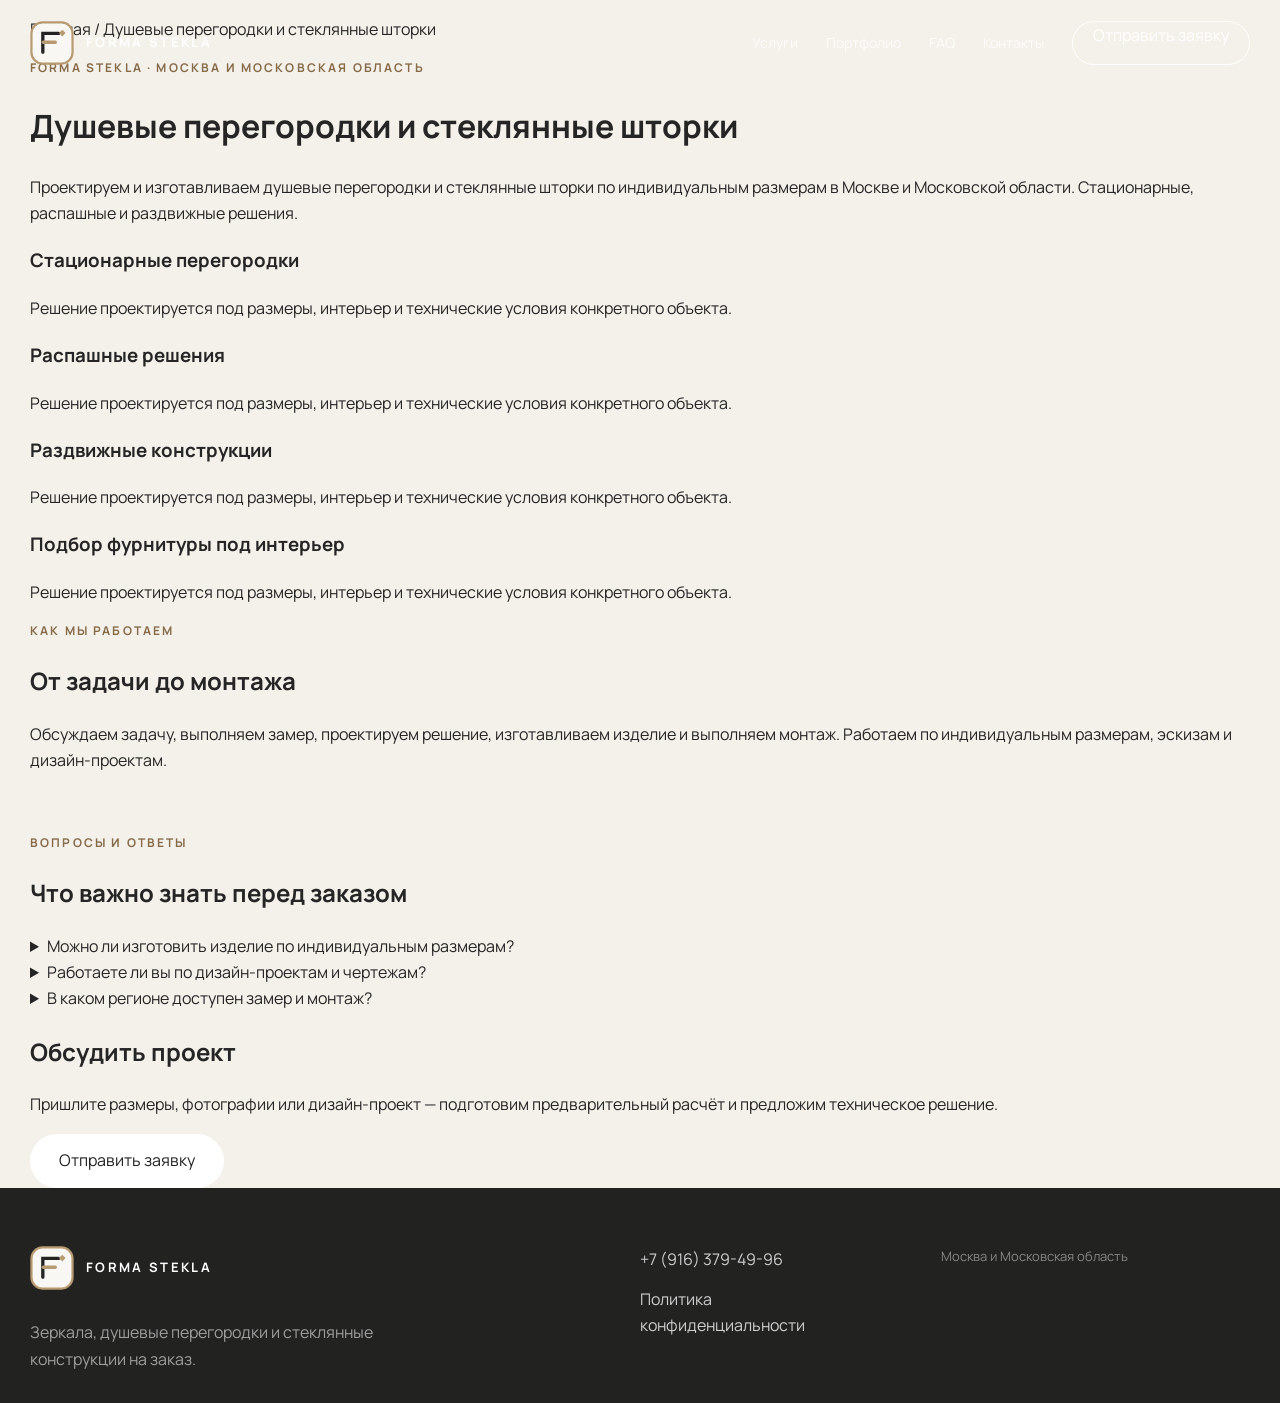
==== dushevye-peregorodki/index.html @ 53991c62 "Add files via upload SEO, AEO/GEO, cookies and privacy update" ====
<!doctype html><html lang="ru"><head><meta charset="utf-8"><meta name="viewport" content="width=device-width,initial-scale=1"><title>Душевые перегородки на заказ в Москве — Forma Stekla</title><meta name="description" content="Проектируем и изготавливаем душевые перегородки и стеклянные шторки по индивидуальным размерам в Москве и Московской области. Стационарные, распашные и раздвижные решения."><meta name="robots" content="index,follow,max-image-preview:large,max-snippet:-1"><link rel="canonical" href="https://forma-stekla.pages.dev/dushevye-peregorodki/"><meta property="og:type" content="website"><meta property="og:locale" content="ru_RU"><meta property="og:site_name" content="Forma Stekla"><meta property="og:title" content="Душевые перегородки на заказ в Москве — Forma Stekla"><meta property="og:description" content="Проектируем и изготавливаем душевые перегородки и стеклянные шторки по индивидуальным размерам в Москве и Московской области. Стационарные, распашные и раздвижные решения."><meta property="og:url" content="https://forma-stekla.pages.dev/dushevye-peregorodki/"><meta property="og:image" content="https://forma-stekla.pages.dev/assets/img/portfolio-updated/shower-01.webp"><link rel="icon" href="../assets/img/favicon.svg" type="image/svg+xml"><link rel="preconnect" href="https://fonts.googleapis.com"><link rel="preconnect" href="https://fonts.gstatic.com" crossorigin><link href="https://fonts.googleapis.com/css2?family=Manrope:wght@400;500;600;700&family=Playfair+Display:wght@500;600;700&display=swap" rel="stylesheet"><link rel="stylesheet" href="../assets/css/style.css"><script type="application/ld+json">{"@context": "https://schema.org", "@graph": [{"@type": "Service", "@id": "https://forma-stekla.pages.dev/dushevye-peregorodki/#service", "name": "Душевые перегородки и стеклянные шторки", "url": "https://forma-stekla.pages.dev/dushevye-peregorodki/", "description": "Проектируем и изготавливаем душевые перегородки и стеклянные шторки по индивидуальным размерам в Москве и Московской области. Стационарные, распашные и раздвижные решения.", "provider": {"@id": "https://forma-stekla.pages.dev/#organization"}, "areaServed": ["Москва", "Московская область"]}, {"@type": "BreadcrumbList", "itemListElement": [{"@type": "ListItem", "position": 1, "name": "Forma Stekla", "item": "https://forma-stekla.pages.dev/"}, {"@type": "ListItem", "position": 2, "name": "Душевые перегородки и стеклянные шторки", "item": "https://forma-stekla.pages.dev/dushevye-peregorodki/"}]}, {"@type": "FAQPage", "mainEntity": [{"@type": "Question", "name": "Можно ли изготовить изделие по индивидуальным размерам?", "acceptedAnswer": {"@type": "Answer", "text": "Да. Все изделия Forma Stekla выполняются под конкретное пространство и задачу."}}, {"@type": "Question", "name": "Работаете ли вы по дизайн-проектам и чертежам?", "acceptedAnswer": {"@type": "Answer", "text": "Да. Можно передать эскиз, чертёж или дизайн-проект; техническое решение подбирается с учётом особенностей объекта."}}, {"@type": "Question", "name": "В каком регионе доступен замер и монтаж?", "acceptedAnswer": {"@type": "Answer", "text": "Forma Stekla работает в Москве и Московской области. Условия выезда и стоимость замера согласовываются заранее."}}]}]}</script></head><body><header class="site-header"><div class="container header-inner"><a class="brand" href="/"><img alt="" src="../assets/img/logo.svg"><span>FORMA STEKLA</span></a><nav class="main-nav" aria-label="Главное меню"><a href="/#services">Услуги</a><a href="/#portfolio">Портфолио</a><a href="/#faq">FAQ</a><a href="/#contacts">Контакты</a></nav><a class="header-cta" href="/#contacts">Отправить заявку</a></div></header><main class="seo-page"><div class="container"><p class="breadcrumbs"><a href="/">Главная</a> / Душевые перегородки и стеклянные шторки</p><p class="eyebrow">Forma Stekla · Москва и Московская область</p><h1>Душевые перегородки и стеклянные шторки</h1><p class="seo-lead">Проектируем и изготавливаем душевые перегородки и стеклянные шторки по индивидуальным размерам в Москве и Московской области. Стационарные, распашные и раздвижные решения.</p><div class="seo-grid"><article class="seo-card"><h3>Стационарные перегородки</h3><p>Решение проектируется под размеры, интерьер и технические условия конкретного объекта.</p></article><article class="seo-card"><h3>Распашные решения</h3><p>Решение проектируется под размеры, интерьер и технические условия конкретного объекта.</p></article><article class="seo-card"><h3>Раздвижные конструкции</h3><p>Решение проектируется под размеры, интерьер и технические условия конкретного объекта.</p></article><article class="seo-card"><h3>Подбор фурнитуры под интерьер</h3><p>Решение проектируется под размеры, интерьер и технические условия конкретного объекта.</p></article></div><section><p class="eyebrow">Как мы работаем</p><h2>От задачи до монтажа</h2><p class="seo-lead">Обсуждаем задачу, выполняем замер, проектируем решение, изготавливаем изделие и выполняем монтаж. Работаем по индивидуальным размерам, эскизам и дизайн-проектам.</p></section><section style="margin-top:60px"><p class="eyebrow">Вопросы и ответы</p><h2>Что важно знать перед заказом</h2><div class="faq-list"><details class="faq-item"><summary>Можно ли изготовить изделие по индивидуальным размерам?</summary><p>Да. Все изделия Forma Stekla выполняются под конкретное пространство и задачу.</p></details><details class="faq-item"><summary>Работаете ли вы по дизайн-проектам и чертежам?</summary><p>Да. Можно передать эскиз, чертёж или дизайн-проект; техническое решение подбирается с учётом особенностей объекта.</p></details><details class="faq-item"><summary>В каком регионе доступен замер и монтаж?</summary><p>Forma Stekla работает в Москве и Московской области. Условия выезда и стоимость замера согласовываются заранее.</p></details></div></section><div class="seo-cta"><h2>Обсудить проект</h2><p>Пришлите размеры, фотографии или дизайн-проект — подготовим предварительный расчёт и предложим техническое решение.</p><a class="button button-light" href="/#contacts">Отправить заявку</a></div></div></main><footer class="site-footer"><div class="container footer-premium"><div class="footer-intro"><a class="brand footer-brand" href="/"><img alt="" src="../assets/img/logo.svg"><span>FORMA STEKLA</span></a><p>Зеркала, душевые перегородки и стеклянные конструкции на заказ.</p></div><div class="footer-links"><a href="tel:+7916379496">+7 (916) 379-49-96</a><a href="/privacy/">Политика конфиденциальности</a></div><div class="footer-meta"><p>Москва и Московская область</p></div></div></footer></body></html>
---- assets/css/style.css ----
:root {
  --bg: #f4f1eb;
  --surface: #fbfaf7;
  --surface-soft: #e9e4dc;
  --text: #252525;
  --muted: #6d6b67;
  --line: rgba(37, 37, 37, .14);
  --dark: #222321;
  --dark-soft: #30312f;
  --light: #faf9f5;
  --accent: #b89a72;
  --accent-dark: #876b49;
  --shadow: 0 30px 90px rgba(25,25,25,.16);
  --container: 1220px;
  --radius-lg: 30px;
  --radius-md: 18px;
}

* { box-sizing: border-box; }
html { scroll-behavior: smooth; }
body {
  margin: 0;
  overflow-x: hidden;
  color: var(--text);
  background: var(--bg);
  font-family: "Manrope", Arial, sans-serif;
  line-height: 1.65;
}
body.menu-open { overflow: hidden; }
img { display: block; max-width: 100%; }
a { color: inherit; text-decoration: none; }
button, input, textarea, select { font: inherit; }
button { color: inherit; }
.container { width: min(calc(100% - 40px), var(--container)); margin-inline: auto; }
.section { padding: 118px 0; }
.section-soft { background: var(--surface-soft); }
.section-dark { color: var(--light); background: var(--dark); }

.page-loader {
  position: fixed;
  z-index: 9999;
  inset: 0;
  display: grid;
  place-content: center;
  gap: 18px;
  color: white;
  background: var(--dark);
  transition: opacity .7s ease, visibility .7s ease;
}
.page-loader.hidden { opacity: 0; visibility: hidden; }
.loader-brand { font-size: clamp(24px, 5vw, 48px); letter-spacing: .32em; }
.loader-line { width: 0; height: 1px; background: var(--accent); animation: loadline 1.35s ease forwards; }
@keyframes loadline { to { width: 100%; } }

.site-header {
  position: fixed;
  z-index: 1000;
  top: 0; left: 0; right: 0;
  color: white;
  transition: background .3s ease, color .3s ease, box-shadow .3s ease;
}
.site-header.scrolled {
  color: var(--text);
  background: rgba(244,241,235,.92);
  backdrop-filter: blur(18px);
  box-shadow: 0 12px 40px rgba(0,0,0,.08);
}
.header-inner { min-height: 86px; display: flex; align-items: center; gap: 28px; }
.brand { display: inline-flex; align-items: center; gap: 12px; font-weight: 700; letter-spacing: .18em; font-size: 13px; }
.brand img { width: 44px; height: 44px; }
.main-nav { margin-left: auto; display: flex; gap: 28px; font-size: 14px; }
.main-nav a { opacity: .78; transition: opacity .2s ease; }
.main-nav a:hover { opacity: 1; }
.header-cta {
  min-height: 44px;
  padding: 0 20px;
  border: 1px solid currentColor;
  border-radius: 999px;
  background: transparent;
  cursor: pointer;
}
.menu-toggle { display: none; margin-left: auto; width: 44px; height: 44px; border: 0; background: transparent; }
.menu-toggle span { display: block; height: 2px; margin: 5px 0; background: currentColor; transition: .25s ease; }

.hero { position: relative; min-height: 100svh; display: flex; align-items: end; overflow: hidden; color: white; }
.hero-image { position: absolute; inset: 0; width: 100%; height: 100%; object-fit: cover; object-position: center 18%; }
.hero-overlay { position: absolute; inset: 0; background: linear-gradient(90deg, rgba(15,15,15,.74), rgba(15,15,15,.22) 62%, rgba(15,15,15,.08)); }
.hero-shimmer {
  position: absolute;
  inset: -35% auto -35% -35%;
  width: 20%;
  transform: rotate(12deg);
  background: linear-gradient(90deg, transparent, rgba(255,255,255,.28), transparent);
  animation: shimmer 7s ease-in-out infinite;
}
@keyframes shimmer {
  0%, 20% { left: -35%; opacity: 0; }
  36% { opacity: .75; }
  62%, 100% { left: 120%; opacity: 0; }
}
.hero-content { position: relative; z-index: 2; padding-bottom: 58px; }
.hero-kicker { margin: 0 0 18px; color: rgba(255,255,255,.7); letter-spacing: .18em; text-transform: uppercase; font-size: 12px; }
.hero h1 {
  max-width: 900px;
  margin: 0;
  font: 600 clamp(50px, 7vw, 98px)/.98 "Playfair Display", Georgia, serif;
}
.hero-subtitle { max-width: 650px; margin: 30px 0 0; color: rgba(255,255,255,.78); font-size: 18px; }
.hero-actions { display: flex; flex-wrap: wrap; gap: 14px; margin-top: 38px; }
.button {
  min-height: 54px;
  display: inline-flex;
  align-items: center;
  justify-content: center;
  padding: 0 28px;
  border: 1px solid transparent;
  border-radius: 999px;
  cursor: pointer;
  transition: transform .2s ease, background .2s ease, color .2s ease;
}
.button:hover { transform: translateY(-2px); }
.button-light { color: var(--dark); background: white; }
.button-dark { color: white; background: var(--dark); }
.button-ghost { color: white; border-color: rgba(255,255,255,.5); background: rgba(255,255,255,.08); }
.scroll-hint {
  position: absolute;
  z-index: 2;
  right: 40px;
  bottom: 36px;
  display: grid;
  justify-items: center;
  gap: 10px;
  color: rgba(255,255,255,.7);
  font-size: 11px;
  letter-spacing: .16em;
  text-transform: uppercase;
}
.scroll-hint i { width: 1px; height: 50px; background: rgba(255,255,255,.48); animation: scrollline 1.7s ease-in-out infinite; }
@keyframes scrollline { 0%,100%{transform:scaleY(.35);transform-origin:top}50%{transform:scaleY(1);transform-origin:top} }

.eyebrow { margin: 0 0 18px; color: var(--accent-dark); font-size: 12px; font-weight: 700; letter-spacing: .18em; text-transform: uppercase; }
.section-index { margin: 0; color: var(--accent-dark); font-size: 13px; }
.statement-grid { display: grid; grid-template-columns: 80px 1fr 1fr; gap: 50px; align-items: start; }
.statement h2, .section-heading h2, .designers h2, .contacts h2, .estimate-modal h2 {
  margin: 0;
  font: 600 clamp(40px, 5vw, 66px)/1.08 "Playfair Display", Georgia, serif;
}
.statement-copy { color: var(--muted); font-size: 18px; }

.metrics-grid { display: grid; grid-template-columns: repeat(4, 1fr); gap: 1px; background: rgba(255,255,255,.12); border: 1px solid rgba(255,255,255,.12); }
.metric { min-height: 220px; padding: 34px; display: flex; flex-direction: column; justify-content: end; background: var(--dark); }
.metric strong { font: 600 38px/1 "Playfair Display", Georgia, serif; }
.metric span { margin-top: 12px; color: rgba(255,255,255,.58); font-size: 13px; }

.section-heading { display: flex; justify-content: space-between; gap: 40px; align-items: end; margin-bottom: 55px; }
.section-heading > p { max-width: 460px; margin: 0; color: var(--muted); }

.service-list { border-top: 1px solid var(--line); }
.service-row {
  display: grid;
  grid-template-columns: 70px 1.1fr 1fr auto;
  gap: 28px;
  align-items: center;
  padding: 30px 0;
  border-bottom: 1px solid var(--line);
  transition: padding .25s ease, background .25s ease;
}
.service-row:hover { padding-left: 14px; background: rgba(255,255,255,.34); }
.service-row > span { color: var(--accent-dark); font-size: 12px; }
.service-row h3 { margin: 0; font-size: 25px; }
.service-row p { margin: 0; color: var(--muted); }
.service-row button { border: 0; background: transparent; color: var(--accent-dark); cursor: pointer; font-weight: 700; }

.portfolio-filters { display: flex; flex-wrap: wrap; gap: 10px; margin-bottom: 28px; }
.portfolio-filters button {
  padding: 10px 17px;
  border: 1px solid var(--line);
  border-radius: 999px;
  background: rgba(255,255,255,.42);
  cursor: pointer;
}
.portfolio-filters button.active { color: white; border-color: var(--dark); background: var(--dark); }

.portfolio-grid {
  display: grid;
  grid-template-columns: repeat(12, 1fr);
  grid-auto-rows: 115px;
  gap: 20px;
}
.project {
  position: relative;
  grid-column: span 4;
  grid-row: span 4;
  margin: 0;
  overflow: hidden;
  border-radius: var(--radius-lg);
  background: #d9d4cc;
  cursor: zoom-in;
  transition: opacity .35s ease, transform .35s ease;
}
.project-hero { grid-column: span 8; grid-row: span 6; }
.project-wide { grid-column: span 8; }
.project.hidden { display: none; }
.project img { width: 100%; height: 100%; object-fit: cover; transition: transform .7s ease, filter .35s ease; }
.project:hover img { transform: scale(1.045); filter: contrast(1.03) saturate(.94); }
.project figcaption {
  position: absolute;
  inset: auto 18px 18px;
  padding: 18px 20px;
  color: white;
  border: 1px solid rgba(255,255,255,.22);
  border-radius: 14px;
  background: rgba(22,22,22,.48);
  backdrop-filter: blur(12px);
}
.project figcaption span, .project figcaption strong { display: block; }
.project figcaption span { opacity: .72; font-size: 10px; letter-spacing: .16em; text-transform: uppercase; }
.project figcaption strong { margin-top: 5px; font-size: 17px; }

.process-list { margin: 0; padding: 0; list-style: none; border-top: 1px solid var(--line); }
.process-list li { display: grid; grid-template-columns: 90px 1fr; gap: 24px; padding: 32px 0; border-bottom: 1px solid var(--line); transition: padding-left .25s ease; }
.process-list li:hover { padding-left: 12px; }
.process-list li > span { color: var(--accent-dark); font-size: 12px; }
.process-list h3 { margin: 0 0 8px; font-size: 24px; }
.process-list p { margin: 0; color: var(--muted); }

.designers-grid { display: grid; grid-template-columns: 1.15fr .85fr; gap: 90px; align-items: center; }
.designers .eyebrow { color: var(--accent); }
.designers p { color: rgba(255,255,255,.64); font-size: 17px; }
.designers .button { margin-top: 22px; }

.contacts-grid { display: grid; grid-template-columns: .9fr 1.1fr; gap: 90px; }
.contacts-intro { color: var(--muted); }
.contact-list { margin-top: 44px; display: grid; gap: 1px; background: var(--line); border: 1px solid var(--line); }
.contact-list a { display: flex; justify-content: space-between; gap: 20px; padding: 18px 20px; background: var(--bg); }
.contact-list span { color: var(--muted); font-size: 13px; }

.contact-form {
  padding: 34px;
  border-radius: var(--radius-lg);
  background: white;
  box-shadow: var(--shadow);
}
.contact-form label, .estimate-modal label { display: grid; gap: 9px; margin-bottom: 20px; }
.contact-form label span, .estimate-modal label span { font-size: 13px; }
.contact-form input, .contact-form textarea, .contact-form select,
.estimate-modal input, .estimate-modal textarea {
  width: 100%;
  padding: 14px 0;
  border: 0;
  border-bottom: 1px solid var(--line);
  outline: 0;
  background: transparent;
}
.contact-form input:focus, .contact-form textarea:focus, .contact-form select:focus,
.estimate-modal input:focus, .estimate-modal textarea:focus { border-color: var(--accent-dark); }
.form-note { margin: 14px 0 0; color: var(--muted); font-size: 12px; }
.form-status { min-height: 22px; margin: 8px 0 0; color: var(--accent-dark); font-size: 13px; }

.site-footer { padding: 30px 0; border-top: 1px solid var(--line); }
.footer-inner { display: flex; justify-content: space-between; align-items: center; gap: 25px; color: var(--muted); font-size: 13px; }
.footer-inner p { margin: 0; }

.estimate-modal {
  width: min(760px, calc(100% - 28px));
  max-height: calc(100vh - 40px);
  padding: 0;
  border: 0;
  border-radius: 30px;
  background: var(--surface);
  box-shadow: 0 35px 100px rgba(0,0,0,.3);
}
.estimate-modal::backdrop, .lightbox::backdrop { background: rgba(15,15,15,.76); backdrop-filter: blur(8px); }
.modal-content { padding: 52px; }
.modal-close, .lightbox-close {
  position: fixed;
  z-index: 4;
  top: 18px;
  right: 18px;
  width: 44px;
  height: 44px;
  border: 1px solid rgba(255,255,255,.28);
  border-radius: 50%;
  color: white;
  background: rgba(20,20,20,.62);
  cursor: pointer;
  font-size: 26px;
}
.estimate-modal .modal-close { position: sticky; float: right; margin: 14px 14px 0 0; color: var(--text); border-color: var(--line); background: white; }
.form-row { display: grid; grid-template-columns: 1fr 1fr; gap: 18px; }
.estimate-modal fieldset { margin: 0 0 24px; padding: 0; border: 0; }
.estimate-modal legend { margin-bottom: 12px; font-size: 13px; }
.choice-grid { display: grid; grid-template-columns: repeat(4, 1fr); gap: 10px; }
.choice-grid label { margin: 0; }
.choice-grid input { position: absolute; opacity: 0; }
.choice-grid span { min-height: 50px; display: flex; align-items: center; justify-content: center; padding: 8px; border: 1px solid var(--line); border-radius: 999px; cursor: pointer; }
.choice-grid input:checked + span { color: white; border-color: var(--dark); background: var(--dark); }
.file-field { padding: 18px; border: 1px dashed var(--line); border-radius: var(--radius-md); }
.file-field input { border: 0; }
.file-field small { color: var(--muted); }

.lightbox {
  width: 100vw;
  max-width: none;
  height: 100vh;
  max-height: none;
  padding: 0;
  border: 0;
  background: transparent;
}
.lightbox img { width: 100%; height: 100%; object-fit: contain; padding: 40px 80px; }
.lightbox-nav {
  position: fixed;
  z-index: 4;
  top: 50%;
  transform: translateY(-50%);
  width: 50px;
  height: 50px;
  border: 1px solid rgba(255,255,255,.3);
  border-radius: 50%;
  color: white;
  background: rgba(20,20,20,.58);
  cursor: pointer;
  font-size: 22px;
}
.lightbox-prev { left: 18px; }
.lightbox-next { right: 18px; }

.reveal { opacity: 0; transform: translateY(28px); transition: opacity .75s ease, transform .75s ease; }
.reveal.visible { opacity: 1; transform: translateY(0); }

@media (prefers-reduced-motion: reduce) {
  *,*::before,*::after { animation-duration: .01ms !important; animation-iteration-count: 1 !important; scroll-behavior: auto !important; }
  .reveal { opacity: 1; transform: none; }
}

@media (max-width: 980px) {
  .main-nav, .header-cta { display: none; }
  .menu-toggle { display: block; }
  .main-nav.open {
    position: fixed;
    display: flex;
    inset: 86px 0 auto;
    flex-direction: column;
    gap: 0;
    padding: 12px 20px 28px;
    color: var(--text);
    background: var(--bg);
    border-bottom: 1px solid var(--line);
  }
  .main-nav.open a { padding: 16px 0; border-bottom: 1px solid var(--line); }
  .menu-toggle.active span:nth-child(1){transform:translateY(7px) rotate(45deg)}
  .menu-toggle.active span:nth-child(2){opacity:0}
  .menu-toggle.active span:nth-child(3){transform:translateY(-7px) rotate(-45deg)}

  .statement-grid { grid-template-columns: 60px 1fr; }
  .statement-copy { grid-column: 2; }
  .metrics-grid { grid-template-columns: repeat(2,1fr); }
  .service-row { grid-template-columns: 50px 1fr; }
  .service-row p, .service-row button { grid-column: 2; }
  .portfolio-grid { grid-template-columns: repeat(2,1fr); grid-auto-rows: auto; }
  .project, .project-hero, .project-wide { grid-column: auto; grid-row: auto; min-height: 430px; }
  .designers-grid, .contacts-grid { grid-template-columns: 1fr; gap: 48px; }
}

@media (max-width: 680px) {
  .container { width: min(calc(100% - 28px), var(--container)); }
  .section { padding: 82px 0; }
  .header-inner { min-height: 74px; }
  .main-nav.open { top: 74px; }
  .hero h1 { font-size: clamp(44px, 13vw, 64px); }
  .hero-content { padding-bottom: 90px; }
  .hero-subtitle { font-size: 16px; }
  .hero-actions { display: grid; }
  .scroll-hint { display: none; }
  .statement-grid { grid-template-columns: 1fr; gap: 20px; }
  .statement-copy { grid-column: auto; }
  .metrics-grid, .portfolio-grid { grid-template-columns: 1fr; }
  .section-heading { display: grid; gap: 20px; margin-bottom: 36px; }
  .service-row { grid-template-columns: 42px 1fr; gap: 18px; }
  .project, .project-hero, .project-wide { min-height: 450px; }
  .process-list li { grid-template-columns: 50px 1fr; }
  .contact-list a { display: grid; gap: 4px; }
  .contact-form { padding: 24px; }
  .footer-inner { flex-direction: column; text-align: center; }
  .modal-content { padding: 38px 22px; }
  .form-row, .choice-grid { grid-template-columns: 1fr; }
  .lightbox img { padding: 70px 10px; }
  .lightbox-nav { top: auto; bottom: 18px; transform: none; }
}

/* Minimal portfolio: photographs only */
.project figcaption { display: none !important; }
.project-hero img { object-position: center 18%; }

/* Premium refinement */
.statement-grid { grid-template-columns: 1fr 1fr; }
.hero-overlay { background: linear-gradient(90deg, rgba(12,12,12,.78), rgba(12,12,12,.28) 60%, rgba(12,12,12,.12)); }
.hero-intro > * { opacity: 0; transform: translateY(24px); animation: heroEnter .9s cubic-bezier(.2,.7,.2,1) forwards; }
.hero-intro .hero-kicker { animation-delay: .25s; }
.hero-intro h1 { animation-delay: .38s; }
.hero-intro .hero-subtitle { animation-delay: .52s; }
.hero-intro .hero-actions { animation-delay: .66s; }
@keyframes heroEnter { to { opacity: 1; transform: translateY(0); } }

.portfolio-grid { align-items: start; }
.project { box-shadow: 0 12px 34px rgba(20,20,20,.08); }
.project::after { content: ""; position: absolute; inset: 0; background: linear-gradient(180deg, transparent 58%, rgba(0,0,0,.3)); opacity: 0; transition: opacity .35s ease; pointer-events: none; }
.project:hover::after { opacity: 1; }
.project-zoom { position: absolute; z-index: 2; right: 18px; bottom: 18px; width: 46px; height: 46px; display: grid; place-items: center; border: 1px solid rgba(255,255,255,.45); border-radius: 50%; color: white; background: rgba(20,20,20,.32); backdrop-filter: blur(10px); font: 300 26px/1 Manrope, sans-serif; opacity: 0; transform: translateY(8px) scale(.92); transition: opacity .3s ease, transform .3s ease; }
.project:hover .project-zoom { opacity: 1; transform: translateY(0) scale(1); }
.project.project-collapsed { display: none; }
.portfolio-more { display: flex; justify-content: center; margin-top: 42px; }
.portfolio-more .button { min-width: 230px; }

.contact-list a { align-items: center; transition: transform .25s ease, background .25s ease; }
.contact-list a:hover { transform: translateX(5px); background: white; }
.contact-list span { display: inline-flex; align-items: center; gap: 10px; }
.contact-list span::before { content: attr(data-icon); width: 30px; height: 30px; display: grid; place-items: center; border: 1px solid var(--line); border-radius: 50%; color: var(--dark); font-size: 13px; }

.site-footer { padding: 58px 0 30px; background: var(--dark); color: white; border-top: 0; }
.footer-premium { display: grid; grid-template-columns: 1.4fr .6fr .8fr; gap: 70px; align-items: start; }
.footer-brand { color: white; }
.footer-intro p { max-width: 440px; margin: 22px 0 0; color: rgba(255,255,255,.56); line-height: 1.7; }
.footer-links { display: grid; gap: 14px; }
.footer-links a { color: rgba(255,255,255,.78); transition: color .2s ease, transform .2s ease; }
.footer-links a:hover { color: white; transform: translateX(4px); }
.footer-meta { color: rgba(255,255,255,.45); font-size: 13px; }
.footer-meta p { margin: 0 0 10px; }

@media (max-width: 900px) {
  .statement-grid { grid-template-columns: 1fr; }
  .footer-premium { grid-template-columns: 1fr 1fr; }
  .footer-meta { grid-column: 1 / -1; }
}
@media (max-width: 620px) {
  .hero-content { padding-bottom: 72px; }
  .project-zoom { opacity: 1; transform: none; width: 40px; height: 40px; }
  .footer-premium { grid-template-columns: 1fr; gap: 34px; }
  .footer-meta { grid-column: auto; }
}
@media (prefers-reduced-motion: reduce) {
  .hero-intro > * { opacity: 1; transform: none; animation: none; }
}


/* Layout fixes: hero spacing and stable gallery */
.hero-content { padding-bottom: 58px; }
.portfolio-grid {
  display: grid;
  grid-template-columns: repeat(3, minmax(0, 1fr));
  grid-auto-rows: auto;
  grid-auto-flow: row dense;
  align-items: stretch;
  gap: 20px;
}
.project, .project-hero, .project-wide {
  grid-column: auto;
  grid-row: auto;
  width: 100%;
  min-width: 0;
  min-height: 0;
  aspect-ratio: 4 / 5;
}
.project-wide, .project-hero { grid-column: span 2; aspect-ratio: 16 / 10; }
.portfolio { overflow: clip; }
.portfolio-grid::after { content: ""; display: block; clear: both; }
@media (max-width: 900px) {
  .hero-content { padding-bottom: 46px; }
  .portfolio-grid { grid-template-columns: repeat(2, minmax(0, 1fr)); }
  .project, .project-hero, .project-wide { min-height: 0; aspect-ratio: 4 / 5; }
  .project-wide, .project-hero { grid-column: span 2; aspect-ratio: 16 / 10; }
}
@media (max-width: 620px) {
  .hero-content { padding-bottom: 34px; }
  .portfolio-grid { grid-template-columns: 1fr; gap: 16px; }
  .project, .project-hero, .project-wide { grid-column: auto; aspect-ratio: 4 / 5; min-height: 0; }
}

/* Final hero/header spacing fix: keep the title below the fixed logo on every screen */
.hero {
  align-items: stretch;
}
.hero-content {
  min-height: 100svh;
  display: flex;
  flex-direction: column;
  justify-content: flex-end;
  padding-top: 150px;
  padding-bottom: 48px;
}
@media (max-width: 900px) {
  .hero-content {
    padding-top: 138px;
    padding-bottom: 40px;
  }
}
@media (max-width: 620px) {
  .header-inner { min-height: 76px; }
  .brand img { width: 40px; height: 40px; }
  .brand { gap: 10px; font-size: 11px; letter-spacing: .14em; }
  .hero-content {
    min-height: 100svh;
    padding-top: 128px;
    padding-bottom: 32px;
  }
  .hero h1 {
    font-size: clamp(42px, 12vw, 56px);
    line-height: 1.02;
  }
}

/* Functional release */
html { scroll-behavior: smooth; scroll-padding-top: 96px; }
.hp-field { position: absolute !important; left: -10000px !important; width: 1px !important; height: 1px !important; opacity: 0 !important; pointer-events: none !important; }
.consent-field { display: grid !important; grid-template-columns: 20px 1fr; align-items: start; gap: 10px; font-size: 12px; line-height: 1.5; color: var(--muted); }
.consent-field input { width: 18px; height: 18px; margin-top: 1px; accent-color: var(--dark); }
.form-status { min-height: 24px; margin: 12px 0 0; font-size: 13px; line-height: 1.5; }
.form-status.success { color: #2f6e47; }
.form-status.error { color: #a63b32; }
button[disabled] { cursor: wait; opacity: .62; }
input:invalid:not(:placeholder-shown), textarea:invalid:not(:placeholder-shown) { border-color: rgba(166,59,50,.7); }
.project:focus-visible { outline: 3px solid rgba(179,139,82,.75); outline-offset: 4px; }
.quick-contact { position: fixed; z-index: 30; right: 20px; bottom: 20px; display: grid; gap: 10px; }
.quick-contact-link { width: 50px; height: 50px; display: grid; place-items: center; border-radius: 50%; color: white; background: rgba(31,30,28,.92); box-shadow: 0 10px 30px rgba(0,0,0,.2); font-weight: 700; backdrop-filter: blur(10px); transition: transform .2s ease, background .2s ease; }
.quick-contact-link:hover { transform: translateY(-3px); background: #b38b52; }
@media (min-width: 981px) { .quick-contact { display: none; } }
@media (max-width: 680px) {
  .quick-contact { right: 14px; bottom: 14px; }
  .quick-contact-link { width: 46px; height: 46px; }
  body.menu-open { overflow: hidden; }
}


/* Functional form, notifications and PWA */
.file-summary{margin-top:12px;font-size:.85rem;line-height:1.5;color:#666;word-break:break-word}
.file-summary.is-error{color:#a3382b}
.button[aria-busy="true"]{cursor:wait;opacity:.78}
.button[aria-busy="true"] .button-label::after{content:"";display:inline-block;width:14px;height:14px;margin-left:10px;border:2px solid currentColor;border-right-color:transparent;border-radius:50%;vertical-align:-2px;animation:form-spin .7s linear infinite}
@keyframes form-spin{to{transform:rotate(360deg)}}
.toast{position:fixed;right:24px;bottom:24px;z-index:10000;max-width:min(420px,calc(100vw - 32px));padding:16px 20px;border-radius:14px;background:#1f1f1d;color:#fff;box-shadow:0 18px 55px rgba(0,0,0,.25);font-size:.95rem;line-height:1.45;opacity:0;transform:translateY(16px);pointer-events:none;transition:opacity .25s ease,transform .25s ease}
.toast.visible{opacity:1;transform:translateY(0)}
.toast.error{background:#7e2d25}.toast.success{background:#2f5d48}
.install-app{position:fixed;left:24px;bottom:24px;z-index:8000;border:1px solid rgba(255,255,255,.25);border-radius:999px;padding:12px 18px;background:#1f1f1d;color:#fff;box-shadow:0 12px 36px rgba(0,0,0,.22);font:inherit;cursor:pointer}
.install-app[hidden]{display:none}
@media(max-width:700px){.toast{right:16px;bottom:88px}.install-app{left:16px;bottom:88px}.file-field{overflow:hidden}.file-field input[type=file]{max-width:100%}}
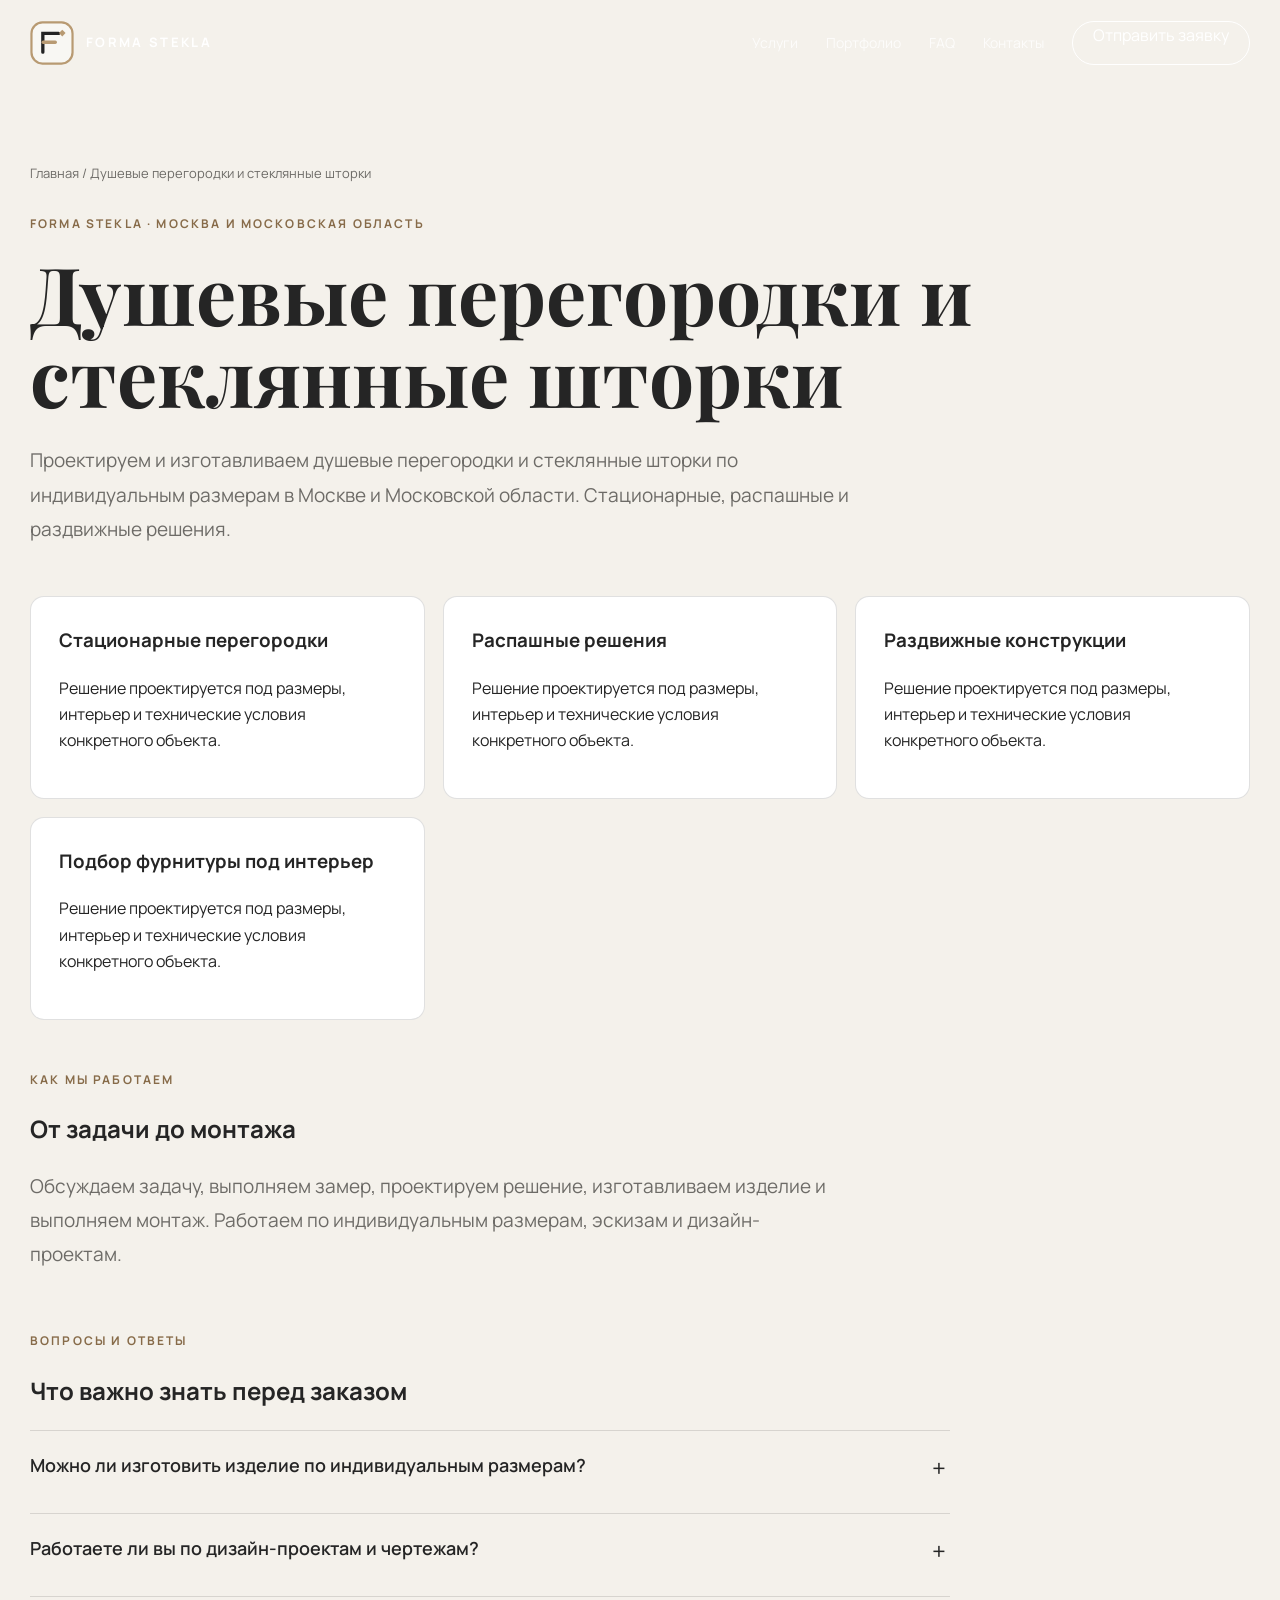
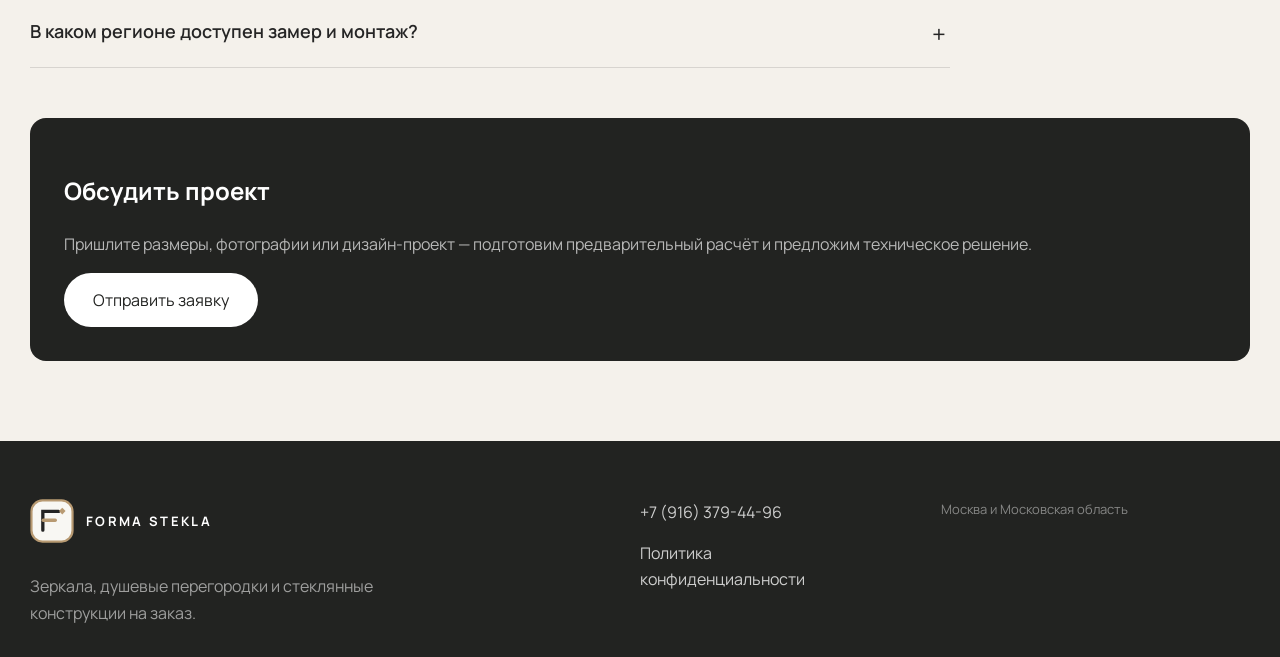
==== commit 21eb010f: "Add files via upload" ====
--- a/dushevye-peregorodki/index.html
+++ b/dushevye-peregorodki/index.html
@@ -1 +1 @@
-<!doctype html><html lang="ru"><head><meta charset="utf-8"><meta name="viewport" content="width=device-width,initial-scale=1"><title>Душевые перегородки на заказ в Москве — Forma Stekla</title><meta name="description" content="Проектируем и изготавливаем душевые перегородки и стеклянные шторки по индивидуальным размерам в Москве и Московской области. Стационарные, распашные и раздвижные решения."><meta name="robots" content="index,follow,max-image-preview:large,max-snippet:-1"><link rel="canonical" href="https://forma-stekla.pages.dev/dushevye-peregorodki/"><meta property="og:type" content="website"><meta property="og:locale" content="ru_RU"><meta property="og:site_name" content="Forma Stekla"><meta property="og:title" content="Душевые перегородки на заказ в Москве — Forma Stekla"><meta property="og:description" content="Проектируем и изготавливаем душевые перегородки и стеклянные шторки по индивидуальным размерам в Москве и Московской области. Стационарные, распашные и раздвижные решения."><meta property="og:url" content="https://forma-stekla.pages.dev/dushevye-peregorodki/"><meta property="og:image" content="https://forma-stekla.pages.dev/assets/img/portfolio-updated/shower-01.webp"><link rel="icon" href="../assets/img/favicon.svg" type="image/svg+xml"><link rel="preconnect" href="https://fonts.googleapis.com"><link rel="preconnect" href="https://fonts.gstatic.com" crossorigin><link href="https://fonts.googleapis.com/css2?family=Manrope:wght@400;500;600;700&family=Playfair+Display:wght@500;600;700&display=swap" rel="stylesheet"><link rel="stylesheet" href="../assets/css/style.css"><script type="application/ld+json">{"@context": "https://schema.org", "@graph": [{"@type": "Service", "@id": "https://forma-stekla.pages.dev/dushevye-peregorodki/#service", "name": "Душевые перегородки и стеклянные шторки", "url": "https://forma-stekla.pages.dev/dushevye-peregorodki/", "description": "Проектируем и изготавливаем душевые перегородки и стеклянные шторки по индивидуальным размерам в Москве и Московской области. Стационарные, распашные и раздвижные решения.", "provider": {"@id": "https://forma-stekla.pages.dev/#organization"}, "areaServed": ["Москва", "Московская область"]}, {"@type": "BreadcrumbList", "itemListElement": [{"@type": "ListItem", "position": 1, "name": "Forma Stekla", "item": "https://forma-stekla.pages.dev/"}, {"@type": "ListItem", "position": 2, "name": "Душевые перегородки и стеклянные шторки", "item": "https://forma-stekla.pages.dev/dushevye-peregorodki/"}]}, {"@type": "FAQPage", "mainEntity": [{"@type": "Question", "name": "Можно ли изготовить изделие по индивидуальным размерам?", "acceptedAnswer": {"@type": "Answer", "text": "Да. Все изделия Forma Stekla выполняются под конкретное пространство и задачу."}}, {"@type": "Question", "name": "Работаете ли вы по дизайн-проектам и чертежам?", "acceptedAnswer": {"@type": "Answer", "text": "Да. Можно передать эскиз, чертёж или дизайн-проект; техническое решение подбирается с учётом особенностей объекта."}}, {"@type": "Question", "name": "В каком регионе доступен замер и монтаж?", "acceptedAnswer": {"@type": "Answer", "text": "Forma Stekla работает в Москве и Московской области. Условия выезда и стоимость замера согласовываются заранее."}}]}]}</script></head><body><header class="site-header"><div class="container header-inner"><a class="brand" href="/"><img alt="" src="../assets/img/logo.svg"><span>FORMA STEKLA</span></a><nav class="main-nav" aria-label="Главное меню"><a href="/#services">Услуги</a><a href="/#portfolio">Портфолио</a><a href="/#faq">FAQ</a><a href="/#contacts">Контакты</a></nav><a class="header-cta" href="/#contacts">Отправить заявку</a></div></header><main class="seo-page"><div class="container"><p class="breadcrumbs"><a href="/">Главная</a> / Душевые перегородки и стеклянные шторки</p><p class="eyebrow">Forma Stekla · Москва и Московская область</p><h1>Душевые перегородки и стеклянные шторки</h1><p class="seo-lead">Проектируем и изготавливаем душевые перегородки и стеклянные шторки по индивидуальным размерам в Москве и Московской области. Стационарные, распашные и раздвижные решения.</p><div class="seo-grid"><article class="seo-card"><h3>Стационарные перегородки</h3><p>Решение проектируется под размеры, интерьер и технические условия конкретного объекта.</p></article><article class="seo-card"><h3>Распашные решения</h3><p>Решение проектируется под размеры, интерьер и технические условия конкретного объекта.</p></article><article class="seo-card"><h3>Раздвижные конструкции</h3><p>Решение проектируется под размеры, интерьер и технические условия конкретного объекта.</p></article><article class="seo-card"><h3>Подбор фурнитуры под интерьер</h3><p>Решение проектируется под размеры, интерьер и технические условия конкретного объекта.</p></article></div><section><p class="eyebrow">Как мы работаем</p><h2>От задачи до монтажа</h2><p class="seo-lead">Обсуждаем задачу, выполняем замер, проектируем решение, изготавливаем изделие и выполняем монтаж. Работаем по индивидуальным размерам, эскизам и дизайн-проектам.</p></section><section style="margin-top:60px"><p class="eyebrow">Вопросы и ответы</p><h2>Что важно знать перед заказом</h2><div class="faq-list"><details class="faq-item"><summary>Можно ли изготовить изделие по индивидуальным размерам?</summary><p>Да. Все изделия Forma Stekla выполняются под конкретное пространство и задачу.</p></details><details class="faq-item"><summary>Работаете ли вы по дизайн-проектам и чертежам?</summary><p>Да. Можно передать эскиз, чертёж или дизайн-проект; техническое решение подбирается с учётом особенностей объекта.</p></details><details class="faq-item"><summary>В каком регионе доступен замер и монтаж?</summary><p>Forma Stekla работает в Москве и Московской области. Условия выезда и стоимость замера согласовываются заранее.</p></details></div></section><div class="seo-cta"><h2>Обсудить проект</h2><p>Пришлите размеры, фотографии или дизайн-проект — подготовим предварительный расчёт и предложим техническое решение.</p><a class="button button-light" href="/#contacts">Отправить заявку</a></div></div></main><footer class="site-footer"><div class="container footer-premium"><div class="footer-intro"><a class="brand footer-brand" href="/"><img alt="" src="../assets/img/logo.svg"><span>FORMA STEKLA</span></a><p>Зеркала, душевые перегородки и стеклянные конструкции на заказ.</p></div><div class="footer-links"><a href="tel:+7916379496">+7 (916) 379-49-96</a><a href="/privacy/">Политика конфиденциальности</a></div><div class="footer-meta"><p>Москва и Московская область</p></div></div></footer></body></html>+<!doctype html><html lang="ru"><head><meta charset="utf-8"><meta name="viewport" content="width=device-width,initial-scale=1"><title>Душевые перегородки на заказ в Москве — Forma Stekla</title><meta name="description" content="Проектируем и изготавливаем душевые перегородки и стеклянные шторки по индивидуальным размерам в Москве и Московской области. Стационарные, распашные и раздвижные решения."><meta name="robots" content="index,follow,max-image-preview:large,max-snippet:-1"><link rel="canonical" href="https://forma-stekla.pages.dev/dushevye-peregorodki/"><meta property="og:type" content="website"><meta property="og:locale" content="ru_RU"><meta property="og:site_name" content="Forma Stekla"><meta property="og:title" content="Душевые перегородки на заказ в Москве — Forma Stekla"><meta property="og:description" content="Проектируем и изготавливаем душевые перегородки и стеклянные шторки по индивидуальным размерам в Москве и Московской области. Стационарные, распашные и раздвижные решения."><meta property="og:url" content="https://forma-stekla.pages.dev/dushevye-peregorodki/"><meta property="og:image" content="https://forma-stekla.pages.dev/assets/img/portfolio-updated/shower-01.webp"><link rel="icon" href="../assets/img/favicon.svg" type="image/svg+xml"><link rel="preconnect" href="https://fonts.googleapis.com"><link rel="preconnect" href="https://fonts.gstatic.com" crossorigin><link href="https://fonts.googleapis.com/css2?family=Manrope:wght@400;500;600;700&family=Playfair+Display:wght@500;600;700&display=swap" rel="stylesheet"><link rel="stylesheet" href="../assets/css/style.css"><script type="application/ld+json">{"@context": "https://schema.org", "@graph": [{"@type": "Service", "@id": "https://forma-stekla.pages.dev/dushevye-peregorodki/#service", "name": "Душевые перегородки и стеклянные шторки", "url": "https://forma-stekla.pages.dev/dushevye-peregorodki/", "description": "Проектируем и изготавливаем душевые перегородки и стеклянные шторки по индивидуальным размерам в Москве и Московской области. Стационарные, распашные и раздвижные решения.", "provider": {"@id": "https://forma-stekla.pages.dev/#organization"}, "areaServed": ["Москва", "Московская область"]}, {"@type": "BreadcrumbList", "itemListElement": [{"@type": "ListItem", "position": 1, "name": "Forma Stekla", "item": "https://forma-stekla.pages.dev/"}, {"@type": "ListItem", "position": 2, "name": "Душевые перегородки и стеклянные шторки", "item": "https://forma-stekla.pages.dev/dushevye-peregorodki/"}]}, {"@type": "FAQPage", "mainEntity": [{"@type": "Question", "name": "Можно ли изготовить изделие по индивидуальным размерам?", "acceptedAnswer": {"@type": "Answer", "text": "Да. Все изделия Forma Stekla выполняются под конкретное пространство и задачу."}}, {"@type": "Question", "name": "Работаете ли вы по дизайн-проектам и чертежам?", "acceptedAnswer": {"@type": "Answer", "text": "Да. Можно передать эскиз, чертёж или дизайн-проект; техническое решение подбирается с учётом особенностей объекта."}}, {"@type": "Question", "name": "В каком регионе доступен замер и монтаж?", "acceptedAnswer": {"@type": "Answer", "text": "Forma Stekla работает в Москве и Московской области. Условия выезда и стоимость замера согласовываются заранее."}}]}]}</script></head><body><header class="site-header"><div class="container header-inner"><a class="brand" href="/"><img alt="" src="../assets/img/logo.svg"><span>FORMA STEKLA</span></a><nav class="main-nav" aria-label="Главное меню"><a href="/#services">Услуги</a><a href="/#portfolio">Портфолио</a><a href="/#faq">FAQ</a><a href="/#contacts">Контакты</a></nav><a class="header-cta" href="/#contacts">Отправить заявку</a></div></header><main class="seo-page"><div class="container"><p class="breadcrumbs"><a href="/">Главная</a> / Душевые перегородки и стеклянные шторки</p><p class="eyebrow">Forma Stekla · Москва и Московская область</p><h1>Душевые перегородки и стеклянные шторки</h1><p class="seo-lead">Проектируем и изготавливаем душевые перегородки и стеклянные шторки по индивидуальным размерам в Москве и Московской области. Стационарные, распашные и раздвижные решения.</p><div class="seo-grid"><article class="seo-card"><h3>Стационарные перегородки</h3><p>Решение проектируется под размеры, интерьер и технические условия конкретного объекта.</p></article><article class="seo-card"><h3>Распашные решения</h3><p>Решение проектируется под размеры, интерьер и технические условия конкретного объекта.</p></article><article class="seo-card"><h3>Раздвижные конструкции</h3><p>Решение проектируется под размеры, интерьер и технические условия конкретного объекта.</p></article><article class="seo-card"><h3>Подбор фурнитуры под интерьер</h3><p>Решение проектируется под размеры, интерьер и технические условия конкретного объекта.</p></article></div><section><p class="eyebrow">Как мы работаем</p><h2>От задачи до монтажа</h2><p class="seo-lead">Обсуждаем задачу, выполняем замер, проектируем решение, изготавливаем изделие и выполняем монтаж. Работаем по индивидуальным размерам, эскизам и дизайн-проектам.</p></section><section style="margin-top:60px"><p class="eyebrow">Вопросы и ответы</p><h2>Что важно знать перед заказом</h2><div class="faq-list"><details class="faq-item"><summary>Можно ли изготовить изделие по индивидуальным размерам?</summary><p>Да. Все изделия Forma Stekla выполняются под конкретное пространство и задачу.</p></details><details class="faq-item"><summary>Работаете ли вы по дизайн-проектам и чертежам?</summary><p>Да. Можно передать эскиз, чертёж или дизайн-проект; техническое решение подбирается с учётом особенностей объекта.</p></details><details class="faq-item"><summary>В каком регионе доступен замер и монтаж?</summary><p>Forma Stekla работает в Москве и Московской области. Условия выезда и стоимость замера согласовываются заранее.</p></details></div></section><div class="seo-cta"><h2>Обсудить проект</h2><p>Пришлите размеры, фотографии или дизайн-проект — подготовим предварительный расчёт и предложим техническое решение.</p><a class="button button-light" href="/#contacts">Отправить заявку</a></div></div></main><footer class="site-footer"><div class="container footer-premium"><div class="footer-intro"><a class="brand footer-brand" href="/"><img alt="" src="../assets/img/logo.svg"><span>FORMA STEKLA</span></a><p>Зеркала, душевые перегородки и стеклянные конструкции на заказ.</p></div><div class="footer-links"><a href="tel:+79163794496">+7 (916) 379-44-96</a><a href="/privacy/">Политика конфиденциальности</a></div><div class="footer-meta"><p>Москва и Московская область</p></div></div></footer></body></html>
--- a/assets/css/style.css
+++ b/assets/css/style.css
@@ -544,3 +544,90 @@
 .install-app{position:fixed;left:24px;bottom:24px;z-index:8000;border:1px solid rgba(255,255,255,.25);border-radius:999px;padding:12px 18px;background:#1f1f1d;color:#fff;box-shadow:0 12px 36px rgba(0,0,0,.22);font:inherit;cursor:pointer}
 .install-app[hidden]{display:none}
 @media(max-width:700px){.toast{right:16px;bottom:88px}.install-app{left:16px;bottom:88px}.file-field{overflow:hidden}.file-field input[type=file]{max-width:100%}}
+
+
+/* Cookie consent */
+.cookie-consent {
+  position: fixed;
+  z-index: 11000;
+  left: 24px;
+  right: 24px;
+  bottom: 24px;
+  display: grid;
+  grid-template-columns: minmax(0, 1fr) auto;
+  gap: 18px 28px;
+  align-items: end;
+  max-width: 1120px;
+  margin: 0 auto;
+  padding: 24px 58px 24px 26px;
+  border: 1px solid rgba(31, 30, 28, .12);
+  border-radius: 20px;
+  background: rgba(250, 248, 244, .97);
+  box-shadow: 0 22px 70px rgba(20, 20, 18, .18);
+  backdrop-filter: blur(18px);
+  -webkit-backdrop-filter: blur(18px);
+}
+.cookie-consent[hidden] { display: none !important; }
+.cookie-consent-copy { max-width: 720px; }
+.cookie-consent-eyebrow { margin: 0 0 7px; font-size: 11px; font-weight: 700; letter-spacing: .14em; text-transform: uppercase; color: #8d7048; }
+.cookie-consent-title { margin: 0 0 8px; font-size: clamp(18px, 2vw, 22px); line-height: 1.2; font-weight: 600; color: var(--dark); }
+.cookie-consent-text { margin: 0; max-width: 680px; font-size: 13px; line-height: 1.6; color: var(--muted); }
+.cookie-consent-actions { display: flex; gap: 10px; align-items: center; }
+.cookie-consent-actions .button { min-width: 132px; padding: 13px 18px; white-space: nowrap; }
+.cookie-consent-reject { border: 1px solid rgba(31,30,28,.2); background: transparent; color: var(--dark); }
+.cookie-consent-reject:hover { border-color: var(--dark); }
+.cookie-consent-close {
+  position: absolute;
+  top: 13px;
+  right: 15px;
+  width: 34px;
+  height: 34px;
+  display: grid;
+  place-items: center;
+  border: 0;
+  border-radius: 50%;
+  background: transparent;
+  color: var(--dark);
+  font: 300 26px/1 Arial, sans-serif;
+  cursor: pointer;
+  transition: background .2s ease, transform .2s ease;
+}
+.cookie-consent-close:hover { background: rgba(31,30,28,.08); transform: rotate(4deg); }
+.cookie-consent :focus-visible { outline: 2px solid #8d7048; outline-offset: 3px; }
+body.cookie-consent-open .quick-contact,
+body.cookie-consent-open .install-app { opacity: 0; pointer-events: none; }
+@media (max-width: 760px) {
+  .cookie-consent { left: 12px; right: 12px; bottom: 12px; grid-template-columns: 1fr; gap: 18px; padding: 22px 46px 18px 20px; border-radius: 17px; }
+  .cookie-consent-actions { display: grid; grid-template-columns: 1fr 1fr; }
+  .cookie-consent-actions .button { min-width: 0; width: 100%; padding: 12px 10px; }
+  .cookie-consent-text { font-size: 12px; line-height: 1.55; }
+}
+@media (max-width: 390px) {
+  .cookie-consent-actions { grid-template-columns: 1fr; }
+}
+
+/* SEO/AEO content and privacy links */
+.service-more{display:inline-flex;align-items:center;gap:6px;color:var(--accent-dark);font-weight:700;font-size:13px;text-decoration:none}
+.service-more:hover{text-decoration:underline}
+.faq-list{display:grid;gap:12px;max-width:920px}
+.faq-item{border-top:1px solid var(--line);padding:0}
+.faq-item:last-child{border-bottom:1px solid var(--line)}
+.faq-item summary{cursor:pointer;list-style:none;padding:20px 34px 20px 0;font-weight:600;font-size:18px;position:relative}
+.faq-item summary::-webkit-details-marker{display:none}
+.faq-item summary:after{content:'+';position:absolute;right:4px;top:17px;font-size:24px;font-weight:400}
+.faq-item[open] summary:after{content:'−'}
+.faq-item p{margin:0 0 20px;max-width:780px;color:var(--muted);line-height:1.75}
+.consent-field a,.cookie-consent-text a{color:inherit;text-decoration:underline;text-underline-offset:2px}
+.footer-cookie-button{border:0;padding:0;background:transparent;color:rgba(255,255,255,.78);font:inherit;text-align:left;cursor:pointer}
+.footer-cookie-button:hover{color:#fff}
+.seo-page{padding:150px 0 80px;min-height:70vh}
+.seo-page .seo-lead{max-width:820px;font-size:19px;line-height:1.8;color:var(--muted)}
+.seo-page h1{max-width:980px;font-family:'Playfair Display',serif;font-size:clamp(42px,7vw,80px);line-height:1.02;margin:0 0 28px}
+.seo-grid{display:grid;grid-template-columns:repeat(3,1fr);gap:18px;margin:50px 0}
+.seo-card{border:1px solid var(--line);padding:28px;border-radius:14px;background:#fff}
+.seo-card h2,.seo-card h3{margin-top:0}
+.seo-cta{margin-top:50px;padding:34px;background:var(--dark);color:white;border-radius:16px}
+.seo-cta p{color:rgba(255,255,255,.68)}
+.breadcrumbs{font-size:13px;color:var(--muted);margin-bottom:30px}.breadcrumbs a{color:inherit}
+.privacy-copy{max-width:900px}.privacy-copy h2{margin-top:38px}.privacy-copy li{margin:8px 0;line-height:1.65}
+@media(max-width:800px){.seo-grid{grid-template-columns:1fr}.seo-page{padding-top:115px}.faq-item summary{font-size:16px}}
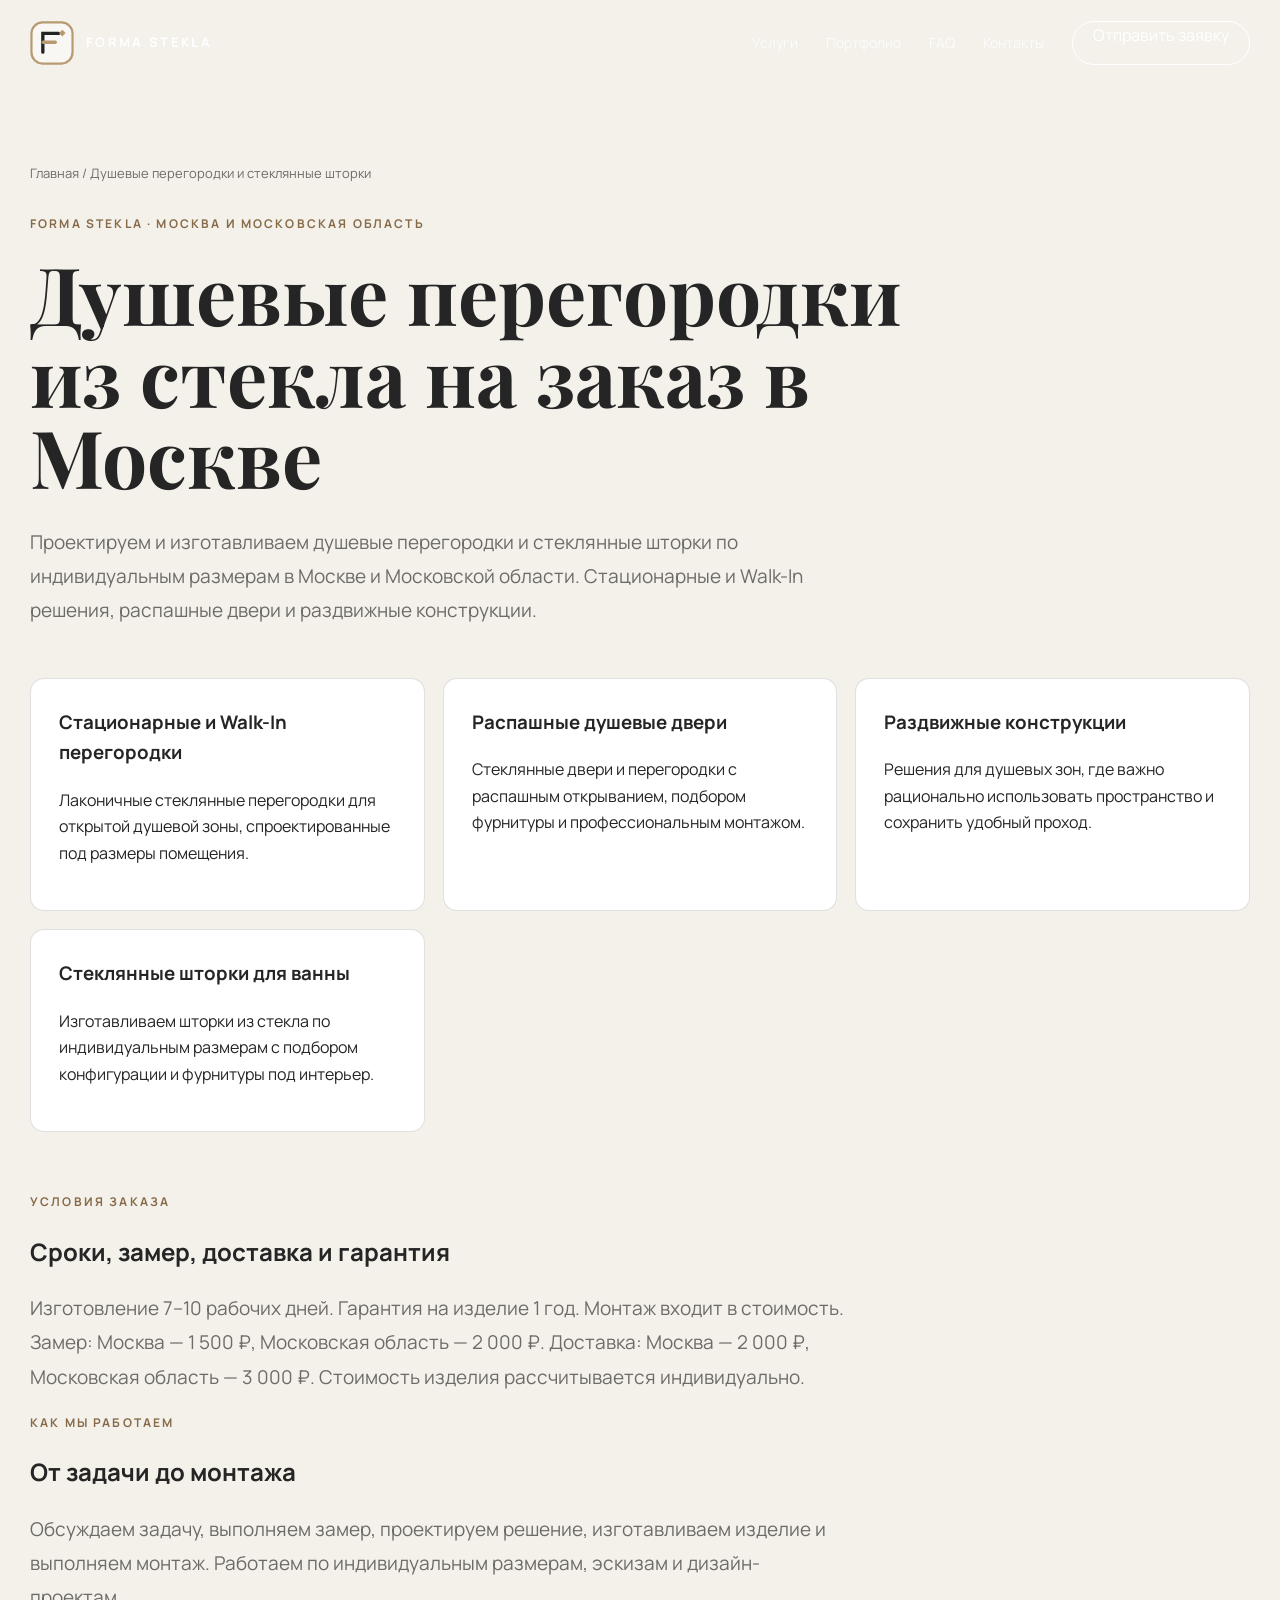
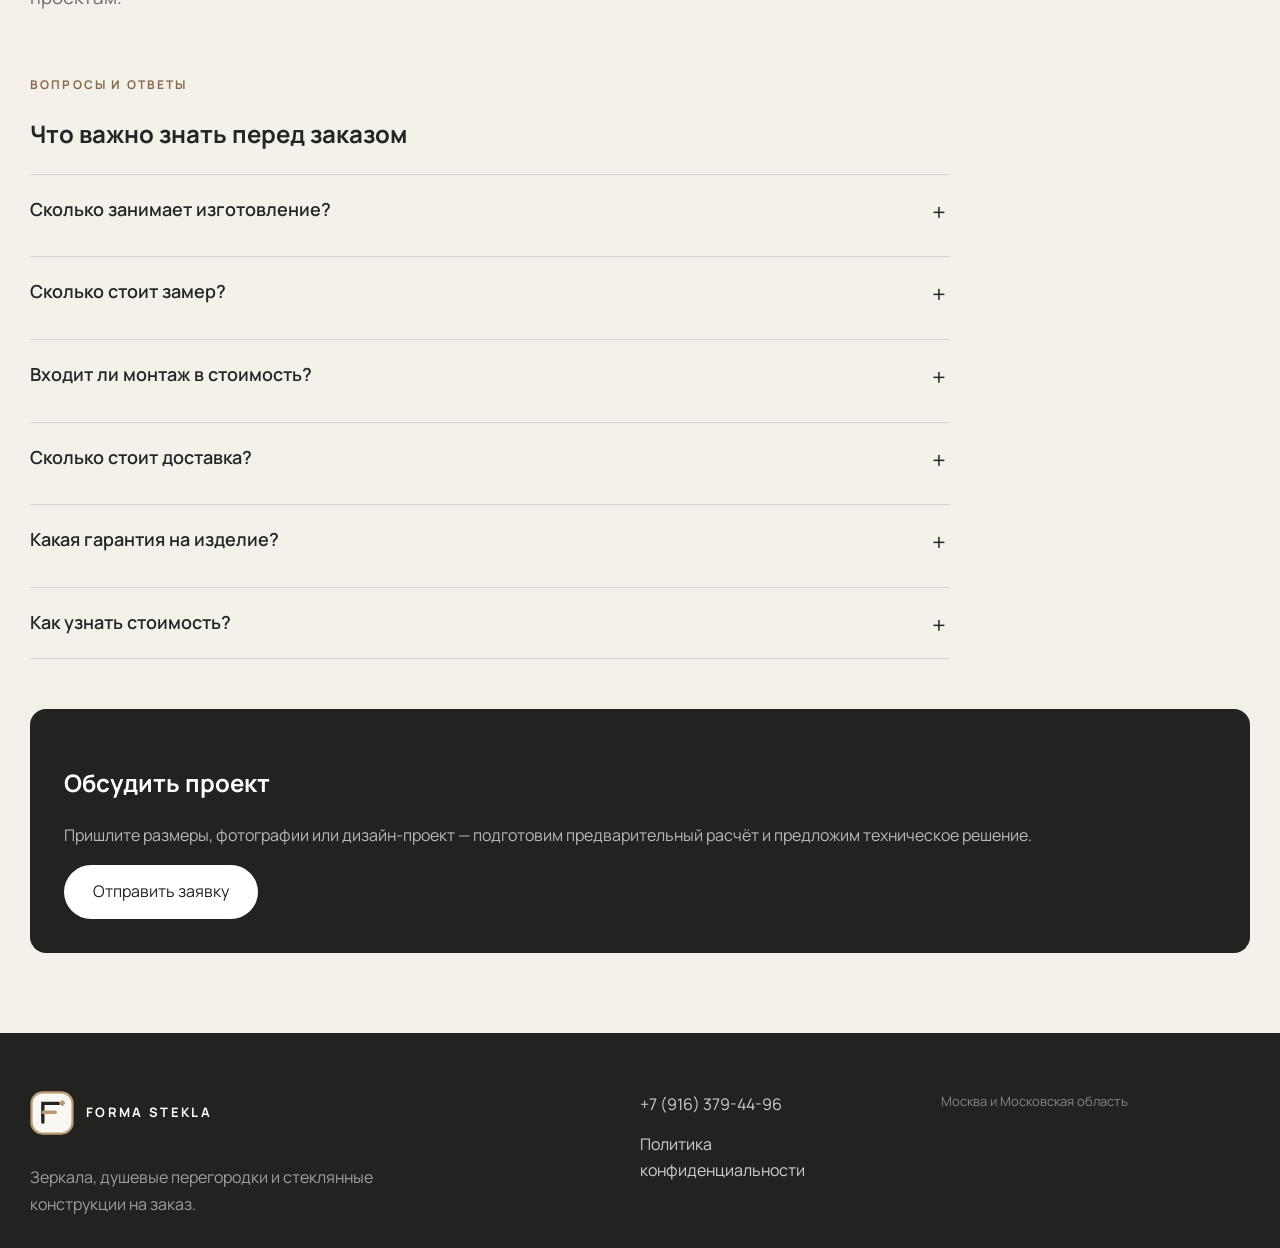
==== commit 7ac011ed: "Add files via upload" ====
--- a/dushevye-peregorodki/index.html
+++ b/dushevye-peregorodki/index.html
@@ -1 +1,2 @@
-<!doctype html><html lang="ru"><head><meta charset="utf-8"><meta name="viewport" content="width=device-width,initial-scale=1"><title>Душевые перегородки на заказ в Москве — Forma Stekla</title><meta name="description" content="Проектируем и изготавливаем душевые перегородки и стеклянные шторки по индивидуальным размерам в Москве и Московской области. Стационарные, распашные и раздвижные решения."><meta name="robots" content="index,follow,max-image-preview:large,max-snippet:-1"><link rel="canonical" href="https://forma-stekla.pages.dev/dushevye-peregorodki/"><meta property="og:type" content="website"><meta property="og:locale" content="ru_RU"><meta property="og:site_name" content="Forma Stekla"><meta property="og:title" content="Душевые перегородки на заказ в Москве — Forma Stekla"><meta property="og:description" content="Проектируем и изготавливаем душевые перегородки и стеклянные шторки по индивидуальным размерам в Москве и Московской области. Стационарные, распашные и раздвижные решения."><meta property="og:url" content="https://forma-stekla.pages.dev/dushevye-peregorodki/"><meta property="og:image" content="https://forma-stekla.pages.dev/assets/img/portfolio-updated/shower-01.webp"><link rel="icon" href="../assets/img/favicon.svg" type="image/svg+xml"><link rel="preconnect" href="https://fonts.googleapis.com"><link rel="preconnect" href="https://fonts.gstatic.com" crossorigin><link href="https://fonts.googleapis.com/css2?family=Manrope:wght@400;500;600;700&family=Playfair+Display:wght@500;600;700&display=swap" rel="stylesheet"><link rel="stylesheet" href="../assets/css/style.css"><script type="application/ld+json">{"@context": "https://schema.org", "@graph": [{"@type": "Service", "@id": "https://forma-stekla.pages.dev/dushevye-peregorodki/#service", "name": "Душевые перегородки и стеклянные шторки", "url": "https://forma-stekla.pages.dev/dushevye-peregorodki/", "description": "Проектируем и изготавливаем душевые перегородки и стеклянные шторки по индивидуальным размерам в Москве и Московской области. Стационарные, распашные и раздвижные решения.", "provider": {"@id": "https://forma-stekla.pages.dev/#organization"}, "areaServed": ["Москва", "Московская область"]}, {"@type": "BreadcrumbList", "itemListElement": [{"@type": "ListItem", "position": 1, "name": "Forma Stekla", "item": "https://forma-stekla.pages.dev/"}, {"@type": "ListItem", "position": 2, "name": "Душевые перегородки и стеклянные шторки", "item": "https://forma-stekla.pages.dev/dushevye-peregorodki/"}]}, {"@type": "FAQPage", "mainEntity": [{"@type": "Question", "name": "Можно ли изготовить изделие по индивидуальным размерам?", "acceptedAnswer": {"@type": "Answer", "text": "Да. Все изделия Forma Stekla выполняются под конкретное пространство и задачу."}}, {"@type": "Question", "name": "Работаете ли вы по дизайн-проектам и чертежам?", "acceptedAnswer": {"@type": "Answer", "text": "Да. Можно передать эскиз, чертёж или дизайн-проект; техническое решение подбирается с учётом особенностей объекта."}}, {"@type": "Question", "name": "В каком регионе доступен замер и монтаж?", "acceptedAnswer": {"@type": "Answer", "text": "Forma Stekla работает в Москве и Московской области. Условия выезда и стоимость замера согласовываются заранее."}}]}]}</script></head><body><header class="site-header"><div class="container header-inner"><a class="brand" href="/"><img alt="" src="../assets/img/logo.svg"><span>FORMA STEKLA</span></a><nav class="main-nav" aria-label="Главное меню"><a href="/#services">Услуги</a><a href="/#portfolio">Портфолио</a><a href="/#faq">FAQ</a><a href="/#contacts">Контакты</a></nav><a class="header-cta" href="/#contacts">Отправить заявку</a></div></header><main class="seo-page"><div class="container"><p class="breadcrumbs"><a href="/">Главная</a> / Душевые перегородки и стеклянные шторки</p><p class="eyebrow">Forma Stekla · Москва и Московская область</p><h1>Душевые перегородки и стеклянные шторки</h1><p class="seo-lead">Проектируем и изготавливаем душевые перегородки и стеклянные шторки по индивидуальным размерам в Москве и Московской области. Стационарные, распашные и раздвижные решения.</p><div class="seo-grid"><article class="seo-card"><h3>Стационарные перегородки</h3><p>Решение проектируется под размеры, интерьер и технические условия конкретного объекта.</p></article><article class="seo-card"><h3>Распашные решения</h3><p>Решение проектируется под размеры, интерьер и технические условия конкретного объекта.</p></article><article class="seo-card"><h3>Раздвижные конструкции</h3><p>Решение проектируется под размеры, интерьер и технические условия конкретного объекта.</p></article><article class="seo-card"><h3>Подбор фурнитуры под интерьер</h3><p>Решение проектируется под размеры, интерьер и технические условия конкретного объекта.</p></article></div><section><p class="eyebrow">Как мы работаем</p><h2>От задачи до монтажа</h2><p class="seo-lead">Обсуждаем задачу, выполняем замер, проектируем решение, изготавливаем изделие и выполняем монтаж. Работаем по индивидуальным размерам, эскизам и дизайн-проектам.</p></section><section style="margin-top:60px"><p class="eyebrow">Вопросы и ответы</p><h2>Что важно знать перед заказом</h2><div class="faq-list"><details class="faq-item"><summary>Можно ли изготовить изделие по индивидуальным размерам?</summary><p>Да. Все изделия Forma Stekla выполняются под конкретное пространство и задачу.</p></details><details class="faq-item"><summary>Работаете ли вы по дизайн-проектам и чертежам?</summary><p>Да. Можно передать эскиз, чертёж или дизайн-проект; техническое решение подбирается с учётом особенностей объекта.</p></details><details class="faq-item"><summary>В каком регионе доступен замер и монтаж?</summary><p>Forma Stekla работает в Москве и Московской области. Условия выезда и стоимость замера согласовываются заранее.</p></details></div></section><div class="seo-cta"><h2>Обсудить проект</h2><p>Пришлите размеры, фотографии или дизайн-проект — подготовим предварительный расчёт и предложим техническое решение.</p><a class="button button-light" href="/#contacts">Отправить заявку</a></div></div></main><footer class="site-footer"><div class="container footer-premium"><div class="footer-intro"><a class="brand footer-brand" href="/"><img alt="" src="../assets/img/logo.svg"><span>FORMA STEKLA</span></a><p>Зеркала, душевые перегородки и стеклянные конструкции на заказ.</p></div><div class="footer-links"><a href="tel:+79163794496">+7 (916) 379-44-96</a><a href="/privacy/">Политика конфиденциальности</a></div><div class="footer-meta"><p>Москва и Московская область</p></div></div></footer></body></html>+<!DOCTYPE html>
+<html lang="ru"><head><meta charset="utf-8"/><meta content="width=device-width,initial-scale=1" name="viewport"/><title>Душевые перегородки из стекла на заказ в Москве — Forma Stekla</title><meta content="Душевые перегородки из стекла на заказ в Москве и МО: стационарные, распашные, раздвижные, Walk-In. По индивидуальным размерам, изготовление 7–10 рабочих дней, монтаж включён." name="description"/><meta content="index,follow,max-image-preview:large,max-snippet:-1" name="robots"/><link href="https://forma-stekla.pages.dev/dushevye-peregorodki/" rel="canonical"/><meta content="website" property="og:type"/><meta content="ru_RU" property="og:locale"/><meta content="Forma Stekla" property="og:site_name"/><meta content="Душевые перегородки из стекла на заказ в Москве — Forma Stekla" property="og:title"/><meta content="Душевые перегородки из стекла на заказ в Москве и МО: стационарные, распашные, раздвижные, Walk-In. По индивидуальным размерам, изготовление 7–10 рабочих дней, монтаж включён." property="og:description"/><meta content="https://forma-stekla.pages.dev/dushevye-peregorodki/" property="og:url"/><meta content="https://forma-stekla.pages.dev/assets/img/portfolio-updated/shower-01.webp" property="og:image"/><link href="../assets/img/favicon.svg" rel="icon" type="image/svg+xml"/><link href="https://fonts.googleapis.com" rel="preconnect"/><link crossorigin="" href="https://fonts.gstatic.com" rel="preconnect"/><link href="https://fonts.googleapis.com/css2?family=Manrope:wght@400;500;600;700&amp;family=Playfair+Display:wght@500;600;700&amp;display=swap" rel="stylesheet"/><link href="../assets/css/style.css" rel="stylesheet"/><script type="application/ld+json">{"@context": "https://schema.org", "@graph": [{"@type": "Service", "@id": "https://forma-stekla.pages.dev/dushevye-peregorodki/#service", "name": "Душевые перегородки и стеклянные шторки на заказ в Москве и Московской области", "url": "https://forma-stekla.pages.dev/dushevye-peregorodki/", "description": "Душевые перегородки из стекла на заказ в Москве и МО: стационарные, распашные, раздвижные, Walk-In. По индивидуальным размерам, изготовление 7–10 рабочих дней, монтаж включён.", "provider": {"@id": "https://forma-stekla.pages.dev/#organization"}, "areaServed": ["Москва", "Московская область"]}, {"@type": "BreadcrumbList", "itemListElement": [{"@type": "ListItem", "position": 1, "name": "Forma Stekla", "item": "https://forma-stekla.pages.dev/"}, {"@type": "ListItem", "position": 2, "name": "Душевые перегородки из стекла на заказ в Москве", "item": "https://forma-stekla.pages.dev/dushevye-peregorodki/"}]}, {"@type": "FAQPage", "mainEntity": [{"@type": "Question", "name": "Сколько занимает изготовление?", "acceptedAnswer": {"@type": "Answer", "text": "Стандартный срок изготовления — 7–10 рабочих дней."}}, {"@type": "Question", "name": "Сколько стоит замер?", "acceptedAnswer": {"@type": "Answer", "text": "Замер по Москве — 1 500 ₽, по Московской области — 2 000 ₽."}}, {"@type": "Question", "name": "Входит ли монтаж в стоимость?", "acceptedAnswer": {"@type": "Answer", "text": "Да. Монтаж входит в стоимость изделия."}}, {"@type": "Question", "name": "Сколько стоит доставка?", "acceptedAnswer": {"@type": "Answer", "text": "Доставка по Москве — 2 000 ₽, по Московской области — 3 000 ₽."}}, {"@type": "Question", "name": "Какая гарантия на изделие?", "acceptedAnswer": {"@type": "Answer", "text": "Гарантия на изделие — 1 год."}}, {"@type": "Question", "name": "Как узнать стоимость?", "acceptedAnswer": {"@type": "Answer", "text": "Стоимость рассчитывается индивидуально с учётом размеров, конфигурации, материалов и особенностей проекта. Для предварительного расчёта можно прислать размеры, фотографии или дизайн-проект."}}]}]}</script></head><body><header class="site-header"><div class="container header-inner"><a class="brand" href="/"><img alt="" src="../assets/img/logo.svg"/><span>FORMA STEKLA</span></a><nav aria-label="Главное меню" class="main-nav"><a href="/#services">Услуги</a><a href="/#portfolio">Портфолио</a><a href="/#faq">FAQ</a><a href="/#contacts">Контакты</a></nav><a class="header-cta" href="/#contacts">Отправить заявку</a></div></header><main class="seo-page"><div class="container"><p class="breadcrumbs"><a href="/">Главная</a> / Душевые перегородки и стеклянные шторки</p><p class="eyebrow">Forma Stekla · Москва и Московская область</p><h1>Душевые перегородки из стекла на заказ в Москве</h1><p class="seo-lead">Проектируем и изготавливаем душевые перегородки и стеклянные шторки по индивидуальным размерам в Москве и Московской области. Стационарные и Walk-In решения, распашные двери и раздвижные конструкции.</p><div class="seo-grid"><article class="seo-card"><h3>Стационарные и Walk-In перегородки</h3><p>Лаконичные стеклянные перегородки для открытой душевой зоны, спроектированные под размеры помещения.</p></article><article class="seo-card"><h3>Распашные душевые двери</h3><p>Стеклянные двери и перегородки с распашным открыванием, подбором фурнитуры и профессиональным монтажом.</p></article><article class="seo-card"><h3>Раздвижные конструкции</h3><p>Решения для душевых зон, где важно рационально использовать пространство и сохранить удобный проход.</p></article><article class="seo-card"><h3>Стеклянные шторки для ванны</h3><p>Изготавливаем шторки из стекла по индивидуальным размерам с подбором конфигурации и фурнитуры под интерьер.</p></article></div><section style="margin-top:60px"><p class="eyebrow">Условия заказа</p><h2>Сроки, замер, доставка и гарантия</h2><p class="seo-lead">Изготовление 7–10 рабочих дней. Гарантия на изделие 1 год. Монтаж входит в стоимость. Замер: Москва — 1 500 ₽, Московская область — 2 000 ₽. Доставка: Москва — 2 000 ₽, Московская область — 3 000 ₽. Стоимость изделия рассчитывается индивидуально.</p></section><section><p class="eyebrow">Как мы работаем</p><h2>От задачи до монтажа</h2><p class="seo-lead">Обсуждаем задачу, выполняем замер, проектируем решение, изготавливаем изделие и выполняем монтаж. Работаем по индивидуальным размерам, эскизам и дизайн-проектам.</p></section><section style="margin-top:60px"><p class="eyebrow">Вопросы и ответы</p><h2>Что важно знать перед заказом</h2><div class="faq-list"><details class="faq-item"><summary>Сколько занимает изготовление?</summary><p>Стандартный срок изготовления — 7–10 рабочих дней.</p></details><details class="faq-item"><summary>Сколько стоит замер?</summary><p>Замер по Москве — 1 500 ₽, по Московской области — 2 000 ₽.</p></details><details class="faq-item"><summary>Входит ли монтаж в стоимость?</summary><p>Да. Монтаж входит в стоимость изделия.</p></details><details class="faq-item"><summary>Сколько стоит доставка?</summary><p>Доставка по Москве — 2 000 ₽, по Московской области — 3 000 ₽.</p></details><details class="faq-item"><summary>Какая гарантия на изделие?</summary><p>Гарантия на изделие — 1 год.</p></details><details class="faq-item"><summary>Как узнать стоимость?</summary><p>Стоимость рассчитывается индивидуально с учётом размеров, конфигурации, материалов и особенностей проекта. Для предварительного расчёта можно прислать размеры, фотографии или дизайн-проект.</p></details></div></section><div class="seo-cta"><h2>Обсудить проект</h2><p>Пришлите размеры, фотографии или дизайн-проект — подготовим предварительный расчёт и предложим техническое решение.</p><a class="button button-light" href="/#contacts">Отправить заявку</a></div></div></main><footer class="site-footer"><div class="container footer-premium"><div class="footer-intro"><a class="brand footer-brand" href="/"><img alt="" src="../assets/img/logo.svg"/><span>FORMA STEKLA</span></a><p>Зеркала, душевые перегородки и стеклянные конструкции на заказ.</p></div><div class="footer-links"><a href="tel:+79163794496">+7 (916) 379-44-96</a><a href="/privacy/">Политика конфиденциальности</a></div><div class="footer-meta"><p>Москва и Московская область</p></div></div></footer></body></html>
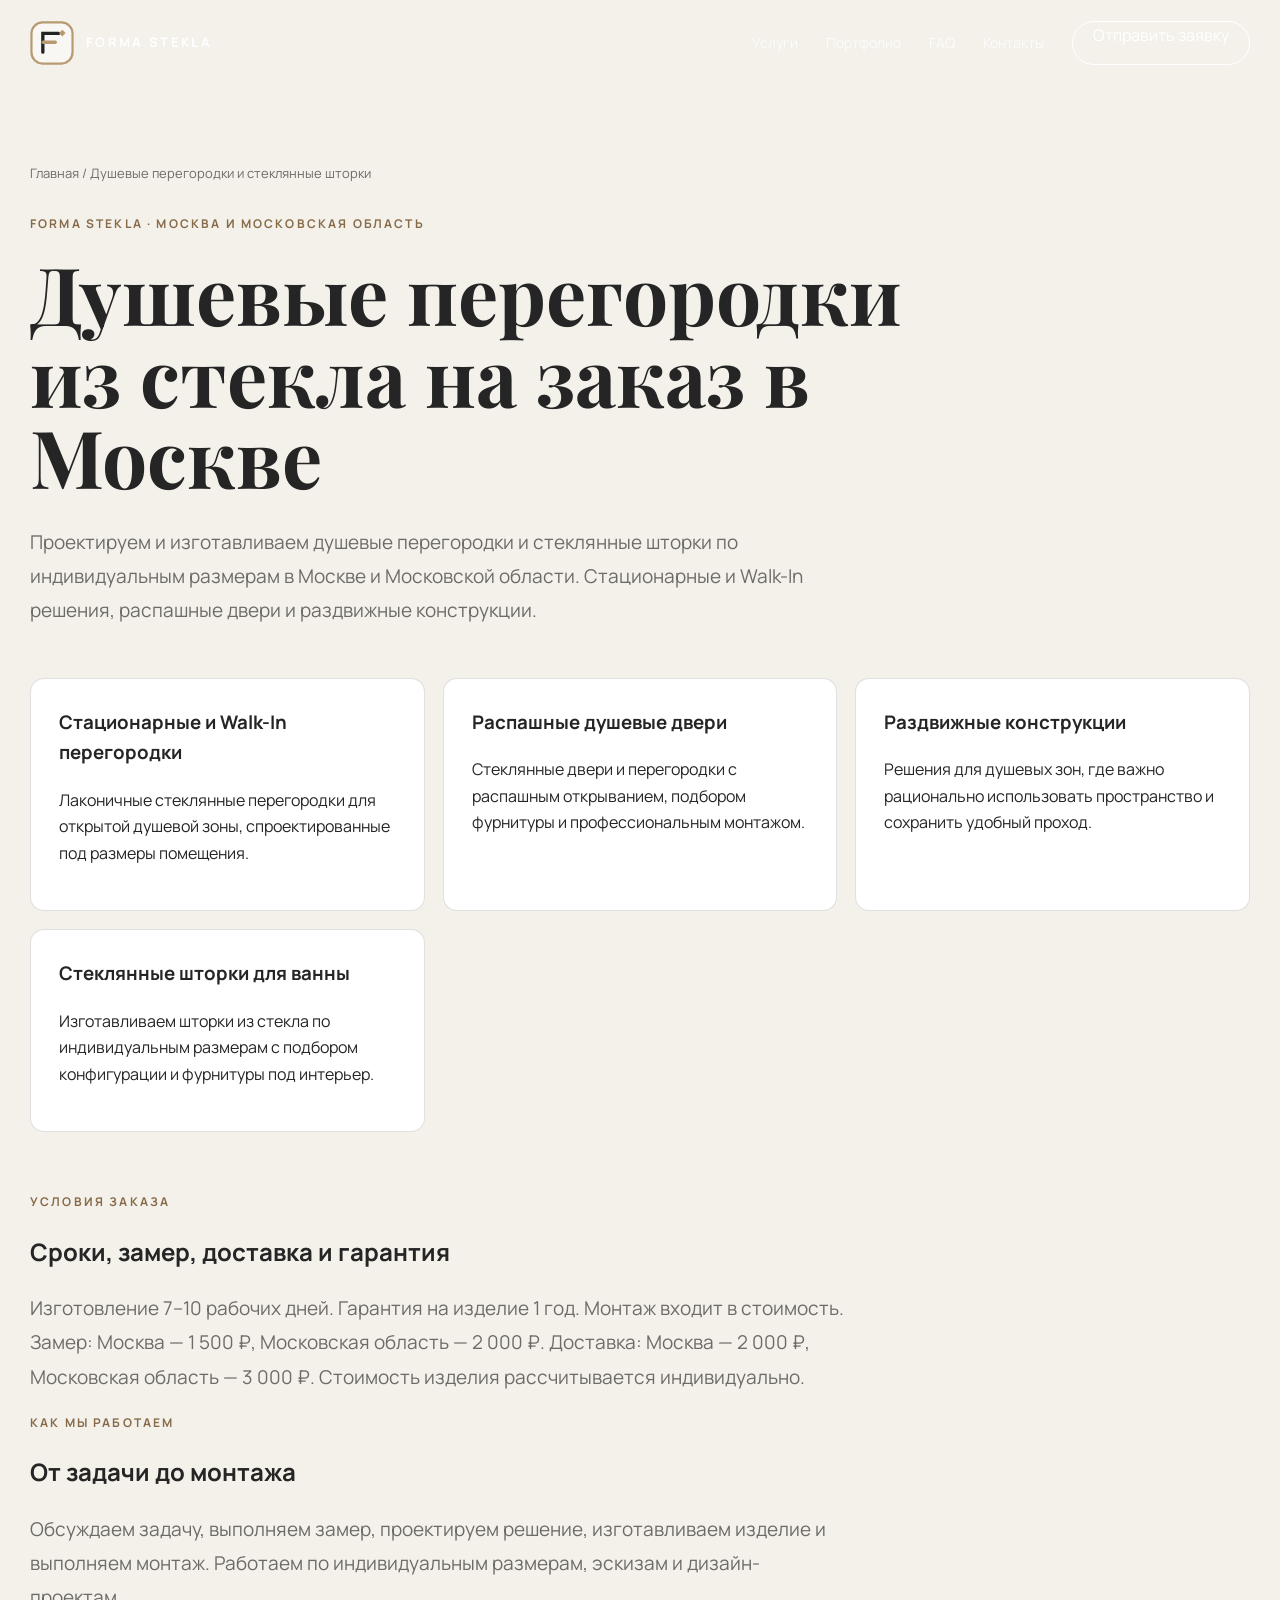
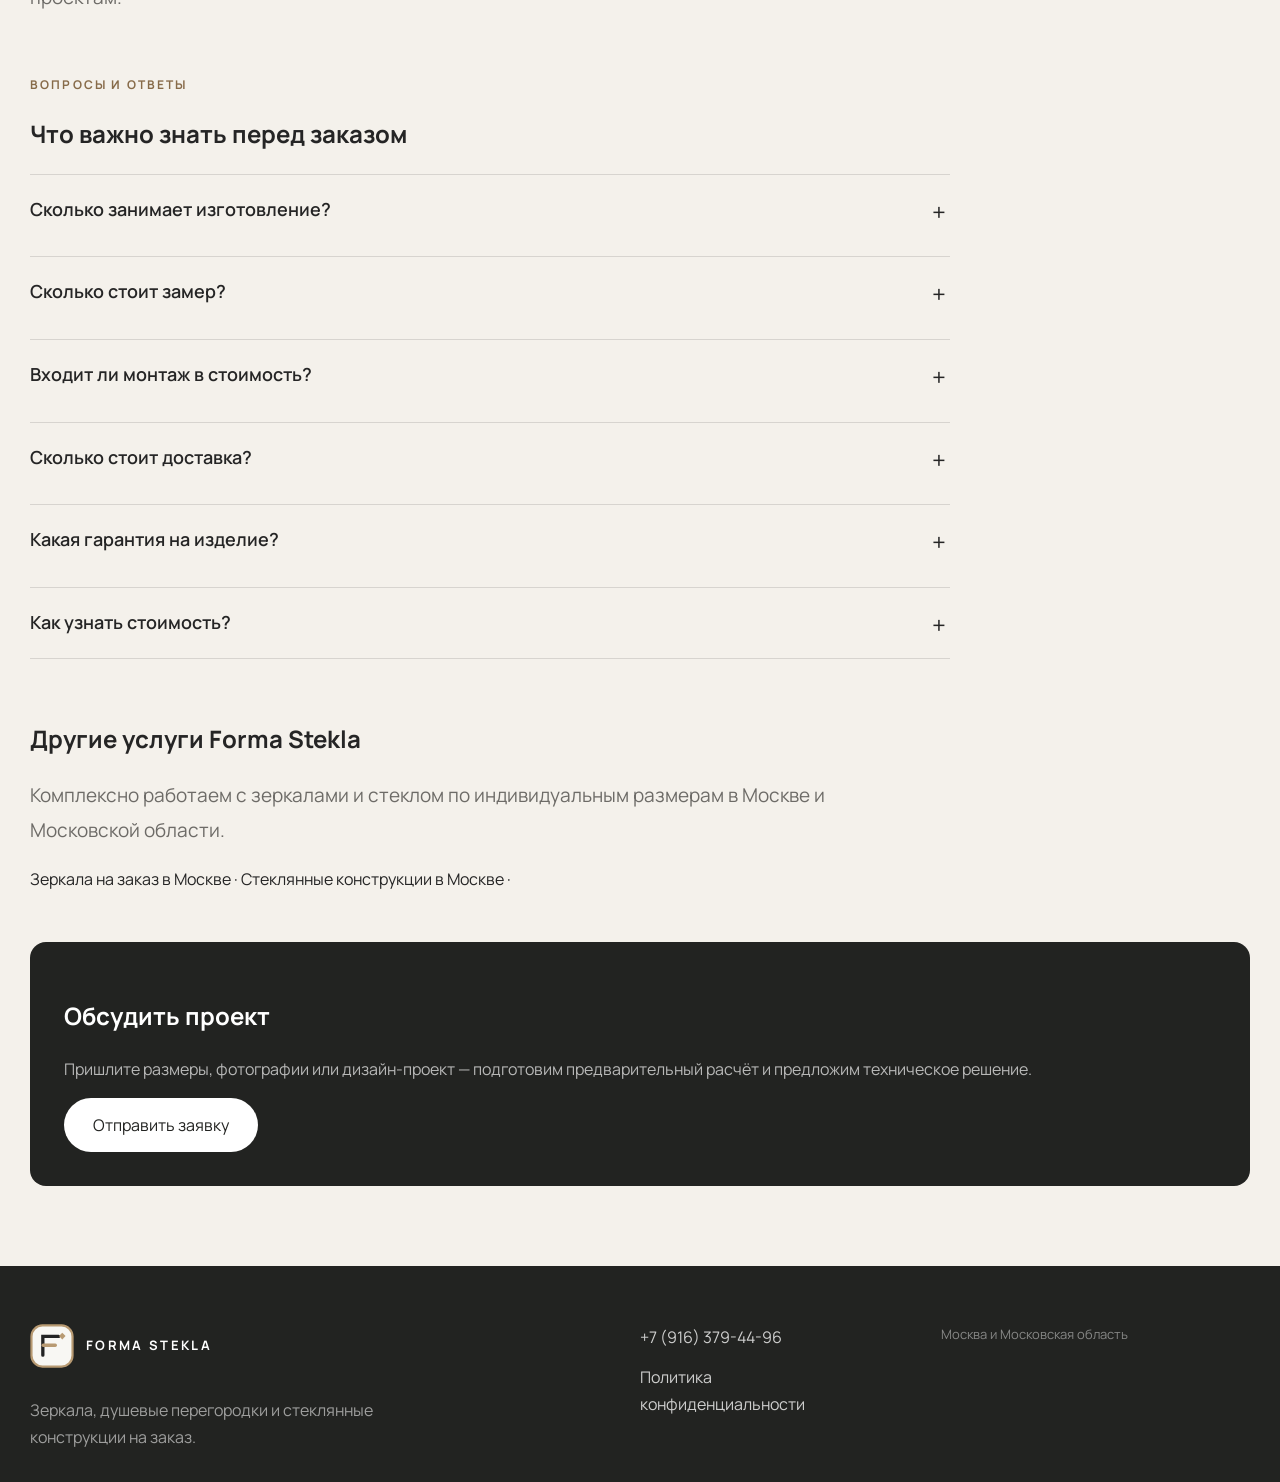
==== commit 8687eaaa: "Add files via upload" ====
--- a/dushevye-peregorodki/index.html
+++ b/dushevye-peregorodki/index.html
@@ -1,2 +1,3 @@
 <!DOCTYPE html>
-<html lang="ru"><head><meta charset="utf-8"/><meta content="width=device-width,initial-scale=1" name="viewport"/><title>Душевые перегородки из стекла на заказ в Москве — Forma Stekla</title><meta content="Душевые перегородки из стекла на заказ в Москве и МО: стационарные, распашные, раздвижные, Walk-In. По индивидуальным размерам, изготовление 7–10 рабочих дней, монтаж включён." name="description"/><meta content="index,follow,max-image-preview:large,max-snippet:-1" name="robots"/><link href="https://forma-stekla.pages.dev/dushevye-peregorodki/" rel="canonical"/><meta content="website" property="og:type"/><meta content="ru_RU" property="og:locale"/><meta content="Forma Stekla" property="og:site_name"/><meta content="Душевые перегородки из стекла на заказ в Москве — Forma Stekla" property="og:title"/><meta content="Душевые перегородки из стекла на заказ в Москве и МО: стационарные, распашные, раздвижные, Walk-In. По индивидуальным размерам, изготовление 7–10 рабочих дней, монтаж включён." property="og:description"/><meta content="https://forma-stekla.pages.dev/dushevye-peregorodki/" property="og:url"/><meta content="https://forma-stekla.pages.dev/assets/img/portfolio-updated/shower-01.webp" property="og:image"/><link href="../assets/img/favicon.svg" rel="icon" type="image/svg+xml"/><link href="https://fonts.googleapis.com" rel="preconnect"/><link crossorigin="" href="https://fonts.gstatic.com" rel="preconnect"/><link href="https://fonts.googleapis.com/css2?family=Manrope:wght@400;500;600;700&amp;family=Playfair+Display:wght@500;600;700&amp;display=swap" rel="stylesheet"/><link href="../assets/css/style.css" rel="stylesheet"/><script type="application/ld+json">{"@context": "https://schema.org", "@graph": [{"@type": "Service", "@id": "https://forma-stekla.pages.dev/dushevye-peregorodki/#service", "name": "Душевые перегородки и стеклянные шторки на заказ в Москве и Московской области", "url": "https://forma-stekla.pages.dev/dushevye-peregorodki/", "description": "Душевые перегородки из стекла на заказ в Москве и МО: стационарные, распашные, раздвижные, Walk-In. По индивидуальным размерам, изготовление 7–10 рабочих дней, монтаж включён.", "provider": {"@id": "https://forma-stekla.pages.dev/#organization"}, "areaServed": ["Москва", "Московская область"]}, {"@type": "BreadcrumbList", "itemListElement": [{"@type": "ListItem", "position": 1, "name": "Forma Stekla", "item": "https://forma-stekla.pages.dev/"}, {"@type": "ListItem", "position": 2, "name": "Душевые перегородки из стекла на заказ в Москве", "item": "https://forma-stekla.pages.dev/dushevye-peregorodki/"}]}, {"@type": "FAQPage", "mainEntity": [{"@type": "Question", "name": "Сколько занимает изготовление?", "acceptedAnswer": {"@type": "Answer", "text": "Стандартный срок изготовления — 7–10 рабочих дней."}}, {"@type": "Question", "name": "Сколько стоит замер?", "acceptedAnswer": {"@type": "Answer", "text": "Замер по Москве — 1 500 ₽, по Московской области — 2 000 ₽."}}, {"@type": "Question", "name": "Входит ли монтаж в стоимость?", "acceptedAnswer": {"@type": "Answer", "text": "Да. Монтаж входит в стоимость изделия."}}, {"@type": "Question", "name": "Сколько стоит доставка?", "acceptedAnswer": {"@type": "Answer", "text": "Доставка по Москве — 2 000 ₽, по Московской области — 3 000 ₽."}}, {"@type": "Question", "name": "Какая гарантия на изделие?", "acceptedAnswer": {"@type": "Answer", "text": "Гарантия на изделие — 1 год."}}, {"@type": "Question", "name": "Как узнать стоимость?", "acceptedAnswer": {"@type": "Answer", "text": "Стоимость рассчитывается индивидуально с учётом размеров, конфигурации, материалов и особенностей проекта. Для предварительного расчёта можно прислать размеры, фотографии или дизайн-проект."}}]}]}</script></head><body><header class="site-header"><div class="container header-inner"><a class="brand" href="/"><img alt="" src="../assets/img/logo.svg"/><span>FORMA STEKLA</span></a><nav aria-label="Главное меню" class="main-nav"><a href="/#services">Услуги</a><a href="/#portfolio">Портфолио</a><a href="/#faq">FAQ</a><a href="/#contacts">Контакты</a></nav><a class="header-cta" href="/#contacts">Отправить заявку</a></div></header><main class="seo-page"><div class="container"><p class="breadcrumbs"><a href="/">Главная</a> / Душевые перегородки и стеклянные шторки</p><p class="eyebrow">Forma Stekla · Москва и Московская область</p><h1>Душевые перегородки из стекла на заказ в Москве</h1><p class="seo-lead">Проектируем и изготавливаем душевые перегородки и стеклянные шторки по индивидуальным размерам в Москве и Московской области. Стационарные и Walk-In решения, распашные двери и раздвижные конструкции.</p><div class="seo-grid"><article class="seo-card"><h3>Стационарные и Walk-In перегородки</h3><p>Лаконичные стеклянные перегородки для открытой душевой зоны, спроектированные под размеры помещения.</p></article><article class="seo-card"><h3>Распашные душевые двери</h3><p>Стеклянные двери и перегородки с распашным открыванием, подбором фурнитуры и профессиональным монтажом.</p></article><article class="seo-card"><h3>Раздвижные конструкции</h3><p>Решения для душевых зон, где важно рационально использовать пространство и сохранить удобный проход.</p></article><article class="seo-card"><h3>Стеклянные шторки для ванны</h3><p>Изготавливаем шторки из стекла по индивидуальным размерам с подбором конфигурации и фурнитуры под интерьер.</p></article></div><section style="margin-top:60px"><p class="eyebrow">Условия заказа</p><h2>Сроки, замер, доставка и гарантия</h2><p class="seo-lead">Изготовление 7–10 рабочих дней. Гарантия на изделие 1 год. Монтаж входит в стоимость. Замер: Москва — 1 500 ₽, Московская область — 2 000 ₽. Доставка: Москва — 2 000 ₽, Московская область — 3 000 ₽. Стоимость изделия рассчитывается индивидуально.</p></section><section><p class="eyebrow">Как мы работаем</p><h2>От задачи до монтажа</h2><p class="seo-lead">Обсуждаем задачу, выполняем замер, проектируем решение, изготавливаем изделие и выполняем монтаж. Работаем по индивидуальным размерам, эскизам и дизайн-проектам.</p></section><section style="margin-top:60px"><p class="eyebrow">Вопросы и ответы</p><h2>Что важно знать перед заказом</h2><div class="faq-list"><details class="faq-item"><summary>Сколько занимает изготовление?</summary><p>Стандартный срок изготовления — 7–10 рабочих дней.</p></details><details class="faq-item"><summary>Сколько стоит замер?</summary><p>Замер по Москве — 1 500 ₽, по Московской области — 2 000 ₽.</p></details><details class="faq-item"><summary>Входит ли монтаж в стоимость?</summary><p>Да. Монтаж входит в стоимость изделия.</p></details><details class="faq-item"><summary>Сколько стоит доставка?</summary><p>Доставка по Москве — 2 000 ₽, по Московской области — 3 000 ₽.</p></details><details class="faq-item"><summary>Какая гарантия на изделие?</summary><p>Гарантия на изделие — 1 год.</p></details><details class="faq-item"><summary>Как узнать стоимость?</summary><p>Стоимость рассчитывается индивидуально с учётом размеров, конфигурации, материалов и особенностей проекта. Для предварительного расчёта можно прислать размеры, фотографии или дизайн-проект.</p></details></div></section><div class="seo-cta"><h2>Обсудить проект</h2><p>Пришлите размеры, фотографии или дизайн-проект — подготовим предварительный расчёт и предложим техническое решение.</p><a class="button button-light" href="/#contacts">Отправить заявку</a></div></div></main><footer class="site-footer"><div class="container footer-premium"><div class="footer-intro"><a class="brand footer-brand" href="/"><img alt="" src="../assets/img/logo.svg"/><span>FORMA STEKLA</span></a><p>Зеркала, душевые перегородки и стеклянные конструкции на заказ.</p></div><div class="footer-links"><a href="tel:+79163794496">+7 (916) 379-44-96</a><a href="/privacy/">Политика конфиденциальности</a></div><div class="footer-meta"><p>Москва и Московская область</p></div></div></footer></body></html>+
+<html lang="ru"><head><meta charset="utf-8"/><meta content="width=device-width,initial-scale=1" name="viewport"/><title>Душевые перегородки из стекла на заказ в Москве — Forma Stekla</title><meta content="Душевые перегородки из стекла на заказ в Москве и МО: стационарные, распашные, раздвижные, Walk-In. По индивидуальным размерам, изготовление 7–10 рабочих дней, монтаж включён." name="description"/><meta content="index,follow,max-image-preview:large,max-snippet:-1" name="robots"/><link href="https://forma-stekla.pages.dev/dushevye-peregorodki/" rel="canonical"/><meta content="website" property="og:type"/><meta content="ru_RU" property="og:locale"/><meta content="Forma Stekla" property="og:site_name"/><meta content="Душевые перегородки из стекла на заказ в Москве — Forma Stekla" property="og:title"/><meta content="Душевые перегородки из стекла на заказ в Москве и МО: стационарные, распашные, раздвижные, Walk-In. По индивидуальным размерам, изготовление 7–10 рабочих дней, монтаж включён." property="og:description"/><meta content="https://forma-stekla.pages.dev/dushevye-peregorodki/" property="og:url"/><meta content="https://forma-stekla.pages.dev/assets/img/portfolio-updated/shower-01.webp" property="og:image"/><link href="../assets/img/favicon.svg" rel="icon" type="image/svg+xml"/><link href="https://fonts.googleapis.com" rel="preconnect"/><link crossorigin="" href="https://fonts.gstatic.com" rel="preconnect"/><link href="https://fonts.googleapis.com/css2?family=Manrope:wght@400;500;600;700&amp;family=Playfair+Display:wght@500;600;700&amp;display=swap" rel="stylesheet"/><link href="../assets/css/style.css" rel="stylesheet"/><script type="application/ld+json">{"@context": "https://schema.org", "@graph": [{"@type": "Service", "@id": "https://forma-stekla.pages.dev/dushevye-peregorodki/#service", "name": "Душевые перегородки и стеклянные шторки на заказ в Москве и Московской области", "url": "https://forma-stekla.pages.dev/dushevye-peregorodki/", "description": "Душевые перегородки из стекла на заказ в Москве и МО: стационарные, распашные, раздвижные, Walk-In. По индивидуальным размерам, изготовление 7–10 рабочих дней, монтаж включён.", "provider": {"@id": "https://forma-stekla.pages.dev/#organization"}, "areaServed": ["Москва", "Московская область"]}, {"@type": "BreadcrumbList", "itemListElement": [{"@type": "ListItem", "position": 1, "name": "Forma Stekla", "item": "https://forma-stekla.pages.dev/"}, {"@type": "ListItem", "position": 2, "name": "Душевые перегородки из стекла на заказ в Москве", "item": "https://forma-stekla.pages.dev/dushevye-peregorodki/"}]}, {"@type": "FAQPage", "mainEntity": [{"@type": "Question", "name": "Сколько занимает изготовление?", "acceptedAnswer": {"@type": "Answer", "text": "Стандартный срок изготовления — 7–10 рабочих дней."}}, {"@type": "Question", "name": "Сколько стоит замер?", "acceptedAnswer": {"@type": "Answer", "text": "Замер по Москве — 1 500 ₽, по Московской области — 2 000 ₽."}}, {"@type": "Question", "name": "Входит ли монтаж в стоимость?", "acceptedAnswer": {"@type": "Answer", "text": "Да. Монтаж входит в стоимость изделия."}}, {"@type": "Question", "name": "Сколько стоит доставка?", "acceptedAnswer": {"@type": "Answer", "text": "Доставка по Москве — 2 000 ₽, по Московской области — 3 000 ₽."}}, {"@type": "Question", "name": "Какая гарантия на изделие?", "acceptedAnswer": {"@type": "Answer", "text": "Гарантия на изделие — 1 год."}}, {"@type": "Question", "name": "Как узнать стоимость?", "acceptedAnswer": {"@type": "Answer", "text": "Стоимость рассчитывается индивидуально с учётом размеров, конфигурации, материалов и особенностей проекта. Для предварительного расчёта можно прислать размеры, фотографии или дизайн-проект."}}]}]}</script><meta content="RU-MOW" name="geo.region"/><meta content="Москва" name="geo.placename"/><link href="https://forma-stekla.pages.dev/dushevye-peregorodki/" hreflang="ru-RU" rel="alternate"/><link href="https://forma-stekla.pages.dev/dushevye-peregorodki/" hreflang="x-default" rel="alternate"/></head><body><header class="site-header"><div class="container header-inner"><a class="brand" href="/"><img alt="" src="../assets/img/logo.svg"/><span>FORMA STEKLA</span></a><nav aria-label="Главное меню" class="main-nav"><a href="/#services">Услуги</a><a href="/#portfolio">Портфолио</a><a href="/#faq">FAQ</a><a href="/#contacts">Контакты</a></nav><a class="header-cta" href="/#contacts">Отправить заявку</a></div></header><main class="seo-page"><div class="container"><p class="breadcrumbs"><a href="/">Главная</a> / Душевые перегородки и стеклянные шторки</p><p class="eyebrow">Forma Stekla · Москва и Московская область</p><h1>Душевые перегородки из стекла на заказ в Москве</h1><p class="seo-lead">Проектируем и изготавливаем душевые перегородки и стеклянные шторки по индивидуальным размерам в Москве и Московской области. Стационарные и Walk-In решения, распашные двери и раздвижные конструкции.</p><div class="seo-grid"><article class="seo-card"><h3>Стационарные и Walk-In перегородки</h3><p>Лаконичные стеклянные перегородки для открытой душевой зоны, спроектированные под размеры помещения.</p></article><article class="seo-card"><h3>Распашные душевые двери</h3><p>Стеклянные двери и перегородки с распашным открыванием, подбором фурнитуры и профессиональным монтажом.</p></article><article class="seo-card"><h3>Раздвижные конструкции</h3><p>Решения для душевых зон, где важно рационально использовать пространство и сохранить удобный проход.</p></article><article class="seo-card"><h3>Стеклянные шторки для ванны</h3><p>Изготавливаем шторки из стекла по индивидуальным размерам с подбором конфигурации и фурнитуры под интерьер.</p></article></div><section style="margin-top:60px"><p class="eyebrow">Условия заказа</p><h2>Сроки, замер, доставка и гарантия</h2><p class="seo-lead">Изготовление 7–10 рабочих дней. Гарантия на изделие 1 год. Монтаж входит в стоимость. Замер: Москва — 1 500 ₽, Московская область — 2 000 ₽. Доставка: Москва — 2 000 ₽, Московская область — 3 000 ₽. Стоимость изделия рассчитывается индивидуально.</p></section><section><p class="eyebrow">Как мы работаем</p><h2>От задачи до монтажа</h2><p class="seo-lead">Обсуждаем задачу, выполняем замер, проектируем решение, изготавливаем изделие и выполняем монтаж. Работаем по индивидуальным размерам, эскизам и дизайн-проектам.</p></section><section style="margin-top:60px"><p class="eyebrow">Вопросы и ответы</p><h2>Что важно знать перед заказом</h2><div class="faq-list"><details class="faq-item"><summary>Сколько занимает изготовление?</summary><p>Стандартный срок изготовления — 7–10 рабочих дней.</p></details><details class="faq-item"><summary>Сколько стоит замер?</summary><p>Замер по Москве — 1 500 ₽, по Московской области — 2 000 ₽.</p></details><details class="faq-item"><summary>Входит ли монтаж в стоимость?</summary><p>Да. Монтаж входит в стоимость изделия.</p></details><details class="faq-item"><summary>Сколько стоит доставка?</summary><p>Доставка по Москве — 2 000 ₽, по Московской области — 3 000 ₽.</p></details><details class="faq-item"><summary>Какая гарантия на изделие?</summary><p>Гарантия на изделие — 1 год.</p></details><details class="faq-item"><summary>Как узнать стоимость?</summary><p>Стоимость рассчитывается индивидуально с учётом размеров, конфигурации, материалов и особенностей проекта. Для предварительного расчёта можно прислать размеры, фотографии или дизайн-проект.</p></details></div></section><section class="seo-related-services" id="related-services" style="margin-top:60px"><h2>Другие услуги Forma Stekla</h2><p class="seo-lead">Комплексно работаем с зеркалами и стеклом по индивидуальным размерам в Москве и Московской области.</p><nav aria-label="Другие услуги" class="seo-service-links"><a href="/zerkala-na-zakaz/">Зеркала на заказ в Москве</a> · <a href="/steklyannye-konstrukcii/">Стеклянные конструкции в Москве</a> · </nav></section><div class="seo-cta"><h2>Обсудить проект</h2><p>Пришлите размеры, фотографии или дизайн-проект — подготовим предварительный расчёт и предложим техническое решение.</p><a class="button button-light" href="/#contacts">Отправить заявку</a></div></div></main><footer class="site-footer"><div class="container footer-premium"><div class="footer-intro"><a class="brand footer-brand" href="/"><img alt="" src="../assets/img/logo.svg"/><span>FORMA STEKLA</span></a><p>Зеркала, душевые перегородки и стеклянные конструкции на заказ.</p></div><div class="footer-links"><a href="tel:+79163794496">+7 (916) 379-44-96</a><a href="/privacy/">Политика конфиденциальности</a></div><div class="footer-meta"><p>Москва и Московская область</p></div></div></footer></body></html>
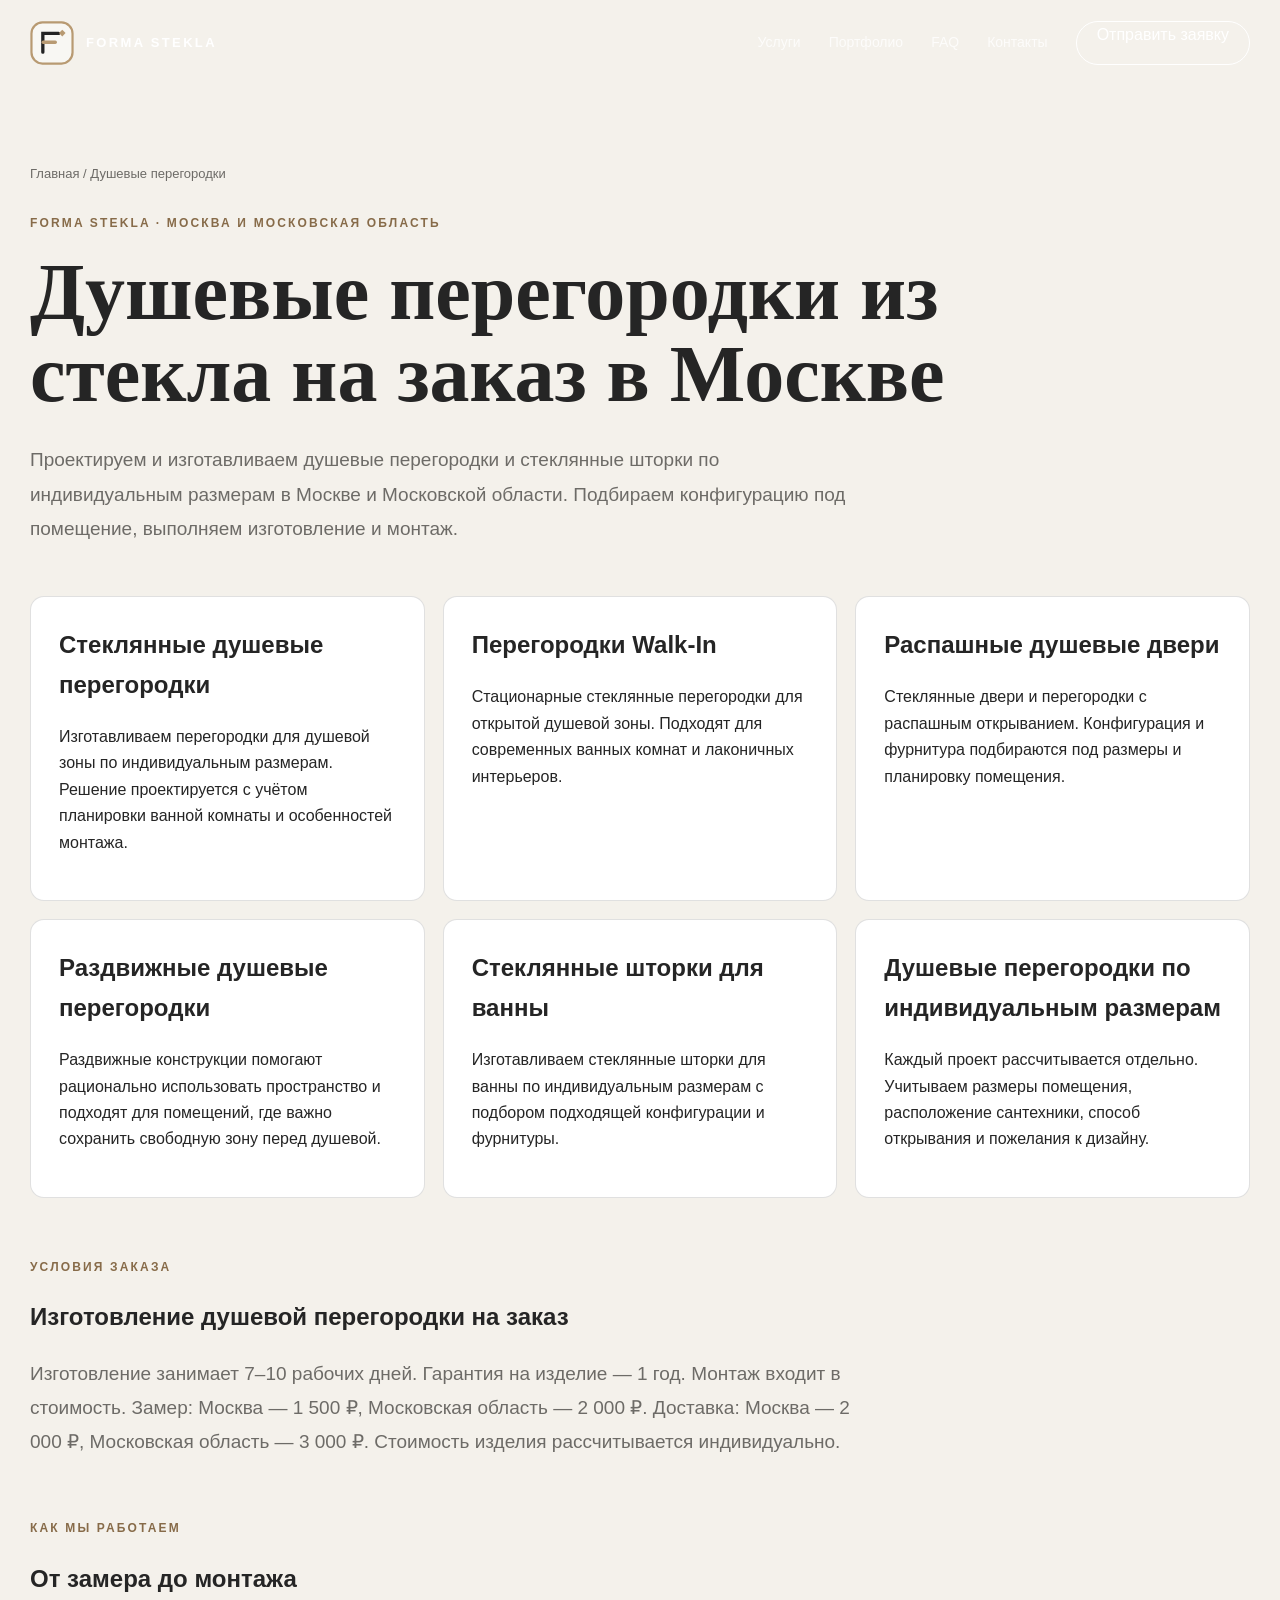
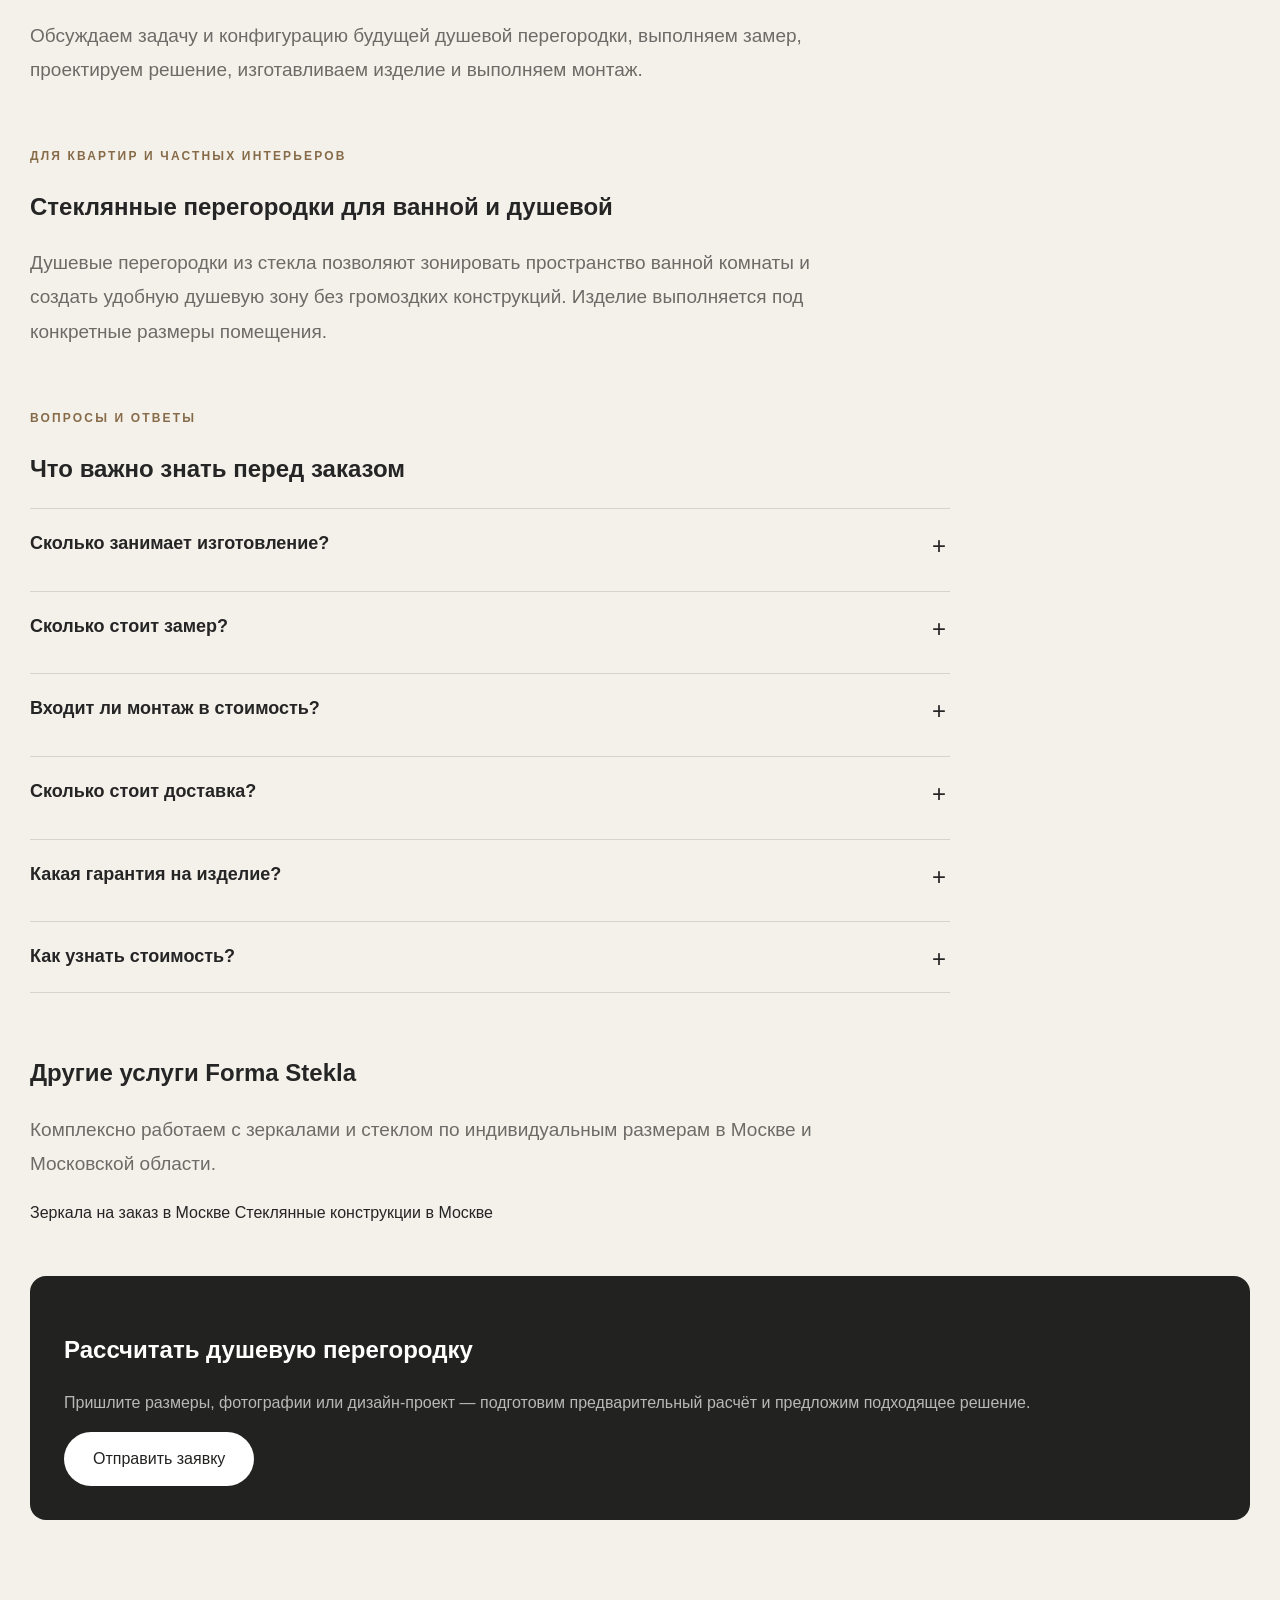
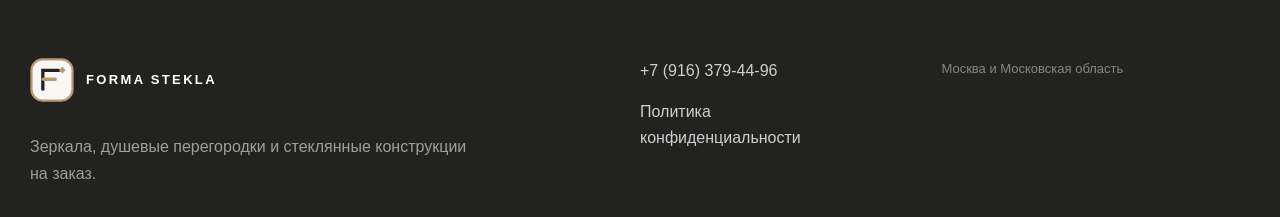
==== commit 5ccd17b4: "Update index.html" ====
--- a/dushevye-peregorodki/index.html
+++ b/dushevye-peregorodki/index.html
@@ -1,3 +1,341 @@
 <!DOCTYPE html>
-
-<html lang="ru"><head><meta charset="utf-8"/><meta content="width=device-width,initial-scale=1" name="viewport"/><title>Душевые перегородки из стекла на заказ в Москве — Forma Stekla</title><meta content="Душевые перегородки из стекла на заказ в Москве и МО: стационарные, распашные, раздвижные, Walk-In. По индивидуальным размерам, изготовление 7–10 рабочих дней, монтаж включён." name="description"/><meta content="index,follow,max-image-preview:large,max-snippet:-1" name="robots"/><link href="https://forma-stekla.pages.dev/dushevye-peregorodki/" rel="canonical"/><meta content="website" property="og:type"/><meta content="ru_RU" property="og:locale"/><meta content="Forma Stekla" property="og:site_name"/><meta content="Душевые перегородки из стекла на заказ в Москве — Forma Stekla" property="og:title"/><meta content="Душевые перегородки из стекла на заказ в Москве и МО: стационарные, распашные, раздвижные, Walk-In. По индивидуальным размерам, изготовление 7–10 рабочих дней, монтаж включён." property="og:description"/><meta content="https://forma-stekla.pages.dev/dushevye-peregorodki/" property="og:url"/><meta content="https://forma-stekla.pages.dev/assets/img/portfolio-updated/shower-01.webp" property="og:image"/><link href="../assets/img/favicon.svg" rel="icon" type="image/svg+xml"/><link href="https://fonts.googleapis.com" rel="preconnect"/><link crossorigin="" href="https://fonts.gstatic.com" rel="preconnect"/><link href="https://fonts.googleapis.com/css2?family=Manrope:wght@400;500;600;700&amp;family=Playfair+Display:wght@500;600;700&amp;display=swap" rel="stylesheet"/><link href="../assets/css/style.css" rel="stylesheet"/><script type="application/ld+json">{"@context": "https://schema.org", "@graph": [{"@type": "Service", "@id": "https://forma-stekla.pages.dev/dushevye-peregorodki/#service", "name": "Душевые перегородки и стеклянные шторки на заказ в Москве и Московской области", "url": "https://forma-stekla.pages.dev/dushevye-peregorodki/", "description": "Душевые перегородки из стекла на заказ в Москве и МО: стационарные, распашные, раздвижные, Walk-In. По индивидуальным размерам, изготовление 7–10 рабочих дней, монтаж включён.", "provider": {"@id": "https://forma-stekla.pages.dev/#organization"}, "areaServed": ["Москва", "Московская область"]}, {"@type": "BreadcrumbList", "itemListElement": [{"@type": "ListItem", "position": 1, "name": "Forma Stekla", "item": "https://forma-stekla.pages.dev/"}, {"@type": "ListItem", "position": 2, "name": "Душевые перегородки из стекла на заказ в Москве", "item": "https://forma-stekla.pages.dev/dushevye-peregorodki/"}]}, {"@type": "FAQPage", "mainEntity": [{"@type": "Question", "name": "Сколько занимает изготовление?", "acceptedAnswer": {"@type": "Answer", "text": "Стандартный срок изготовления — 7–10 рабочих дней."}}, {"@type": "Question", "name": "Сколько стоит замер?", "acceptedAnswer": {"@type": "Answer", "text": "Замер по Москве — 1 500 ₽, по Московской области — 2 000 ₽."}}, {"@type": "Question", "name": "Входит ли монтаж в стоимость?", "acceptedAnswer": {"@type": "Answer", "text": "Да. Монтаж входит в стоимость изделия."}}, {"@type": "Question", "name": "Сколько стоит доставка?", "acceptedAnswer": {"@type": "Answer", "text": "Доставка по Москве — 2 000 ₽, по Московской области — 3 000 ₽."}}, {"@type": "Question", "name": "Какая гарантия на изделие?", "acceptedAnswer": {"@type": "Answer", "text": "Гарантия на изделие — 1 год."}}, {"@type": "Question", "name": "Как узнать стоимость?", "acceptedAnswer": {"@type": "Answer", "text": "Стоимость рассчитывается индивидуально с учётом размеров, конфигурации, материалов и особенностей проекта. Для предварительного расчёта можно прислать размеры, фотографии или дизайн-проект."}}]}]}</script><meta content="RU-MOW" name="geo.region"/><meta content="Москва" name="geo.placename"/><link href="https://forma-stekla.pages.dev/dushevye-peregorodki/" hreflang="ru-RU" rel="alternate"/><link href="https://forma-stekla.pages.dev/dushevye-peregorodki/" hreflang="x-default" rel="alternate"/></head><body><header class="site-header"><div class="container header-inner"><a class="brand" href="/"><img alt="" src="../assets/img/logo.svg"/><span>FORMA STEKLA</span></a><nav aria-label="Главное меню" class="main-nav"><a href="/#services">Услуги</a><a href="/#portfolio">Портфолио</a><a href="/#faq">FAQ</a><a href="/#contacts">Контакты</a></nav><a class="header-cta" href="/#contacts">Отправить заявку</a></div></header><main class="seo-page"><div class="container"><p class="breadcrumbs"><a href="/">Главная</a> / Душевые перегородки и стеклянные шторки</p><p class="eyebrow">Forma Stekla · Москва и Московская область</p><h1>Душевые перегородки из стекла на заказ в Москве</h1><p class="seo-lead">Проектируем и изготавливаем душевые перегородки и стеклянные шторки по индивидуальным размерам в Москве и Московской области. Стационарные и Walk-In решения, распашные двери и раздвижные конструкции.</p><div class="seo-grid"><article class="seo-card"><h3>Стационарные и Walk-In перегородки</h3><p>Лаконичные стеклянные перегородки для открытой душевой зоны, спроектированные под размеры помещения.</p></article><article class="seo-card"><h3>Распашные душевые двери</h3><p>Стеклянные двери и перегородки с распашным открыванием, подбором фурнитуры и профессиональным монтажом.</p></article><article class="seo-card"><h3>Раздвижные конструкции</h3><p>Решения для душевых зон, где важно рационально использовать пространство и сохранить удобный проход.</p></article><article class="seo-card"><h3>Стеклянные шторки для ванны</h3><p>Изготавливаем шторки из стекла по индивидуальным размерам с подбором конфигурации и фурнитуры под интерьер.</p></article></div><section style="margin-top:60px"><p class="eyebrow">Условия заказа</p><h2>Сроки, замер, доставка и гарантия</h2><p class="seo-lead">Изготовление 7–10 рабочих дней. Гарантия на изделие 1 год. Монтаж входит в стоимость. Замер: Москва — 1 500 ₽, Московская область — 2 000 ₽. Доставка: Москва — 2 000 ₽, Московская область — 3 000 ₽. Стоимость изделия рассчитывается индивидуально.</p></section><section><p class="eyebrow">Как мы работаем</p><h2>От задачи до монтажа</h2><p class="seo-lead">Обсуждаем задачу, выполняем замер, проектируем решение, изготавливаем изделие и выполняем монтаж. Работаем по индивидуальным размерам, эскизам и дизайн-проектам.</p></section><section style="margin-top:60px"><p class="eyebrow">Вопросы и ответы</p><h2>Что важно знать перед заказом</h2><div class="faq-list"><details class="faq-item"><summary>Сколько занимает изготовление?</summary><p>Стандартный срок изготовления — 7–10 рабочих дней.</p></details><details class="faq-item"><summary>Сколько стоит замер?</summary><p>Замер по Москве — 1 500 ₽, по Московской области — 2 000 ₽.</p></details><details class="faq-item"><summary>Входит ли монтаж в стоимость?</summary><p>Да. Монтаж входит в стоимость изделия.</p></details><details class="faq-item"><summary>Сколько стоит доставка?</summary><p>Доставка по Москве — 2 000 ₽, по Московской области — 3 000 ₽.</p></details><details class="faq-item"><summary>Какая гарантия на изделие?</summary><p>Гарантия на изделие — 1 год.</p></details><details class="faq-item"><summary>Как узнать стоимость?</summary><p>Стоимость рассчитывается индивидуально с учётом размеров, конфигурации, материалов и особенностей проекта. Для предварительного расчёта можно прислать размеры, фотографии или дизайн-проект.</p></details></div></section><section class="seo-related-services" id="related-services" style="margin-top:60px"><h2>Другие услуги Forma Stekla</h2><p class="seo-lead">Комплексно работаем с зеркалами и стеклом по индивидуальным размерам в Москве и Московской области.</p><nav aria-label="Другие услуги" class="seo-service-links"><a href="/zerkala-na-zakaz/">Зеркала на заказ в Москве</a> · <a href="/steklyannye-konstrukcii/">Стеклянные конструкции в Москве</a> · </nav></section><div class="seo-cta"><h2>Обсудить проект</h2><p>Пришлите размеры, фотографии или дизайн-проект — подготовим предварительный расчёт и предложим техническое решение.</p><a class="button button-light" href="/#contacts">Отправить заявку</a></div></div></main><footer class="site-footer"><div class="container footer-premium"><div class="footer-intro"><a class="brand footer-brand" href="/"><img alt="" src="../assets/img/logo.svg"/><span>FORMA STEKLA</span></a><p>Зеркала, душевые перегородки и стеклянные конструкции на заказ.</p></div><div class="footer-links"><a href="tel:+79163794496">+7 (916) 379-44-96</a><a href="/privacy/">Политика конфиденциальности</a></div><div class="footer-meta"><p>Москва и Московская область</p></div></div></footer></body></html>+<html lang="ru">
+<head>
+  <meta charset="utf-8">
+  <meta name="viewport" content="width=device-width, initial-scale=1">
+
+  <title>Душевые перегородки из стекла на заказ в Москве — Forma Stekla</title>
+  <meta name="description" content="Душевые перегородки из стекла на заказ в Москве и Московской области: стационарные, распашные, раздвижные, Walk-In. По индивидуальным размерам. Изготовление 7–10 рабочих дней, монтаж включён.">
+  <meta name="robots" content="index,follow,max-image-preview:large,max-snippet:-1">
+
+  <link rel="canonical" href="https://forma-stekla.pages.dev/dushevye-peregorodki/">
+
+  <meta property="og:type" content="website">
+  <meta property="og:locale" content="ru_RU">
+  <meta property="og:site_name" content="Forma Stekla">
+  <meta property="og:title" content="Душевые перегородки из стекла на заказ в Москве — Forma Stekla">
+  <meta property="og:description" content="Душевые перегородки и стеклянные шторки по индивидуальным размерам в Москве и МО. Изготовление 7–10 рабочих дней, монтаж включён.">
+  <meta property="og:url" content="https://forma-stekla.pages.dev/dushevye-peregorodki/">
+  <meta property="og:image" content="https://forma-stekla.pages.dev/assets/img/portfolio-updated/shower-01.webp">
+
+  <link rel="icon" href="../assets/img/favicon.svg" type="image/svg+xml">
+  <link rel="stylesheet" href="../assets/css/style.css">
+
+  <meta name="geo.region" content="RU-MOW">
+  <meta name="geo.placename" content="Москва">
+
+  <script type="application/ld+json">
+  {
+    "@context": "https://schema.org",
+    "@graph": [
+      {
+        "@type": "Service",
+        "@id": "https://forma-stekla.pages.dev/dushevye-peregorodki/#service",
+        "name": "Душевые перегородки из стекла на заказ в Москве",
+        "url": "https://forma-stekla.pages.dev/dushevye-peregorodki/",
+        "description": "Изготовление душевых перегородок и стеклянных шторок по индивидуальным размерам в Москве и Московской области.",
+        "provider": {
+          "@id": "https://forma-stekla.pages.dev/#organization"
+        },
+        "areaServed": [
+          "Москва",
+          "Московская область"
+        ]
+      },
+      {
+        "@type": "BreadcrumbList",
+        "itemListElement": [
+          {
+            "@type": "ListItem",
+            "position": 1,
+            "name": "Forma Stekla",
+            "item": "https://forma-stekla.pages.dev/"
+          },
+          {
+            "@type": "ListItem",
+            "position": 2,
+            "name": "Душевые перегородки из стекла на заказ",
+            "item": "https://forma-stekla.pages.dev/dushevye-peregorodki/"
+          }
+        ]
+      },
+      {
+        "@type": "FAQPage",
+        "mainEntity": [
+          {
+            "@type": "Question",
+            "name": "Сколько занимает изготовление?",
+            "acceptedAnswer": {
+              "@type": "Answer",
+              "text": "Стандартный срок изготовления — 7–10 рабочих дней."
+            }
+          },
+          {
+            "@type": "Question",
+            "name": "Сколько стоит замер?",
+            "acceptedAnswer": {
+              "@type": "Answer",
+              "text": "Замер по Москве — 1 500 ₽, по Московской области — 2 000 ₽."
+            }
+          },
+          {
+            "@type": "Question",
+            "name": "Входит ли монтаж в стоимость?",
+            "acceptedAnswer": {
+              "@type": "Answer",
+              "text": "Да. Монтаж входит в стоимость изделия."
+            }
+          },
+          {
+            "@type": "Question",
+            "name": "Сколько стоит доставка?",
+            "acceptedAnswer": {
+              "@type": "Answer",
+              "text": "Доставка по Москве — 2 000 ₽, по Московской области — 3 000 ₽."
+            }
+          },
+          {
+            "@type": "Question",
+            "name": "Какая гарантия на изделие?",
+            "acceptedAnswer": {
+              "@type": "Answer",
+              "text": "Гарантия на изделие — 1 год."
+            }
+          },
+          {
+            "@type": "Question",
+            "name": "Как узнать стоимость душевой перегородки?",
+            "acceptedAnswer": {
+              "@type": "Answer",
+              "text": "Стоимость рассчитывается индивидуально с учётом размеров, конфигурации, материалов и особенностей проекта."
+            }
+          }
+        ]
+      }
+    ]
+  }
+  </script>
+</head>
+
+<body>
+
+<header class="site-header">
+  <div class="container header-inner">
+    <a class="brand" href="/">
+      <img alt="" src="../assets/img/logo.svg">
+      <span>FORMA STEKLA</span>
+    </a>
+
+    <nav aria-label="Главное меню" class="main-nav">
+      <a href="/#services">Услуги</a>
+      <a href="/#portfolio">Портфолио</a>
+      <a href="/#faq">FAQ</a>
+      <a href="/#contacts">Контакты</a>
+    </nav>
+
+    <a class="header-cta" href="#contacts">Отправить заявку</a>
+  </div>
+</header>
+
+<main class="seo-page">
+
+  <div class="container">
+    <p class="breadcrumbs">
+      <a href="/">Главная</a> / Душевые перегородки
+    </p>
+
+    <p class="eyebrow">Forma Stekla · Москва и Московская область</p>
+
+    <h1>Душевые перегородки из стекла на заказ в Москве</h1>
+
+    <p class="seo-lead">
+      Проектируем и изготавливаем душевые перегородки и стеклянные шторки
+      по индивидуальным размерам в Москве и Московской области.
+      Подбираем конфигурацию под помещение, выполняем изготовление и монтаж.
+    </p>
+
+    <div class="seo-grid">
+
+      <article class="seo-card">
+        <h2>Стеклянные душевые перегородки</h2>
+        <p>
+          Изготавливаем перегородки для душевой зоны по индивидуальным размерам.
+          Решение проектируется с учётом планировки ванной комнаты и особенностей монтажа.
+        </p>
+      </article>
+
+      <article class="seo-card">
+        <h2>Перегородки Walk-In</h2>
+        <p>
+          Стационарные стеклянные перегородки для открытой душевой зоны.
+          Подходят для современных ванных комнат и лаконичных интерьеров.
+        </p>
+      </article>
+
+      <article class="seo-card">
+        <h2>Распашные душевые двери</h2>
+        <p>
+          Стеклянные двери и перегородки с распашным открыванием.
+          Конфигурация и фурнитура подбираются под размеры и планировку помещения.
+        </p>
+      </article>
+
+      <article class="seo-card">
+        <h2>Раздвижные душевые перегородки</h2>
+        <p>
+          Раздвижные конструкции помогают рационально использовать пространство
+          и подходят для помещений, где важно сохранить свободную зону перед душевой.
+        </p>
+      </article>
+
+      <article class="seo-card">
+        <h2>Стеклянные шторки для ванны</h2>
+        <p>
+          Изготавливаем стеклянные шторки для ванны по индивидуальным размерам
+          с подбором подходящей конфигурации и фурнитуры.
+        </p>
+      </article>
+
+      <article class="seo-card">
+        <h2>Душевые перегородки по индивидуальным размерам</h2>
+        <p>
+          Каждый проект рассчитывается отдельно. Учитываем размеры помещения,
+          расположение сантехники, способ открывания и пожелания к дизайну.
+        </p>
+      </article>
+
+    </div>
+
+    <section style="margin-top:60px">
+      <p class="eyebrow">Условия заказа</p>
+      <h2>Изготовление душевой перегородки на заказ</h2>
+
+      <p class="seo-lead">
+        Изготовление занимает 7–10 рабочих дней. Гарантия на изделие — 1 год.
+        Монтаж входит в стоимость.
+        Замер: Москва — 1 500 ₽, Московская область — 2 000 ₽.
+        Доставка: Москва — 2 000 ₽, Московская область — 3 000 ₽.
+        Стоимость изделия рассчитывается индивидуально.
+      </p>
+    </section>
+
+    <section style="margin-top:60px">
+      <p class="eyebrow">Как мы работаем</p>
+      <h2>От замера до монтажа</h2>
+
+      <p class="seo-lead">
+        Обсуждаем задачу и конфигурацию будущей душевой перегородки,
+        выполняем замер, проектируем решение, изготавливаем изделие
+        и выполняем монтаж.
+      </p>
+    </section>
+
+    <section style="margin-top:60px">
+      <p class="eyebrow">Для квартир и частных интерьеров</p>
+      <h2>Стеклянные перегородки для ванной и душевой</h2>
+
+      <p class="seo-lead">
+        Душевые перегородки из стекла позволяют зонировать пространство ванной комнаты
+        и создать удобную душевую зону без громоздких конструкций.
+        Изделие выполняется под конкретные размеры помещения.
+      </p>
+    </section>
+
+    <section style="margin-top:60px">
+      <p class="eyebrow">Вопросы и ответы</p>
+      <h2>Что важно знать перед заказом</h2>
+
+      <div class="faq-list">
+
+        <details class="faq-item">
+          <summary>Сколько занимает изготовление?</summary>
+          <p>Стандартный срок изготовления — 7–10 рабочих дней.</p>
+        </details>
+
+        <details class="faq-item">
+          <summary>Сколько стоит замер?</summary>
+          <p>Замер по Москве — 1 500 ₽, по Московской области — 2 000 ₽.</p>
+        </details>
+
+        <details class="faq-item">
+          <summary>Входит ли монтаж в стоимость?</summary>
+          <p>Да. Монтаж входит в стоимость изделия.</p>
+        </details>
+
+        <details class="faq-item">
+          <summary>Сколько стоит доставка?</summary>
+          <p>Доставка по Москве — 2 000 ₽, по Московской области — 3 000 ₽.</p>
+        </details>
+
+        <details class="faq-item">
+          <summary>Какая гарантия на изделие?</summary>
+          <p>Гарантия на изделие — 1 год.</p>
+        </details>
+
+        <details class="faq-item">
+          <summary>Как узнать стоимость?</summary>
+          <p>
+            Стоимость рассчитывается индивидуально с учётом размеров,
+            конфигурации, материалов и особенностей проекта.
+            Для предварительного расчёта можно прислать размеры,
+            фотографии или дизайн-проект.
+          </p>
+        </details>
+
+      </div>
+    </section>
+
+    <section class="seo-related-services" id="related-services" style="margin-top:60px">
+      <h2>Другие услуги Forma Stekla</h2>
+
+      <p class="seo-lead">
+        Комплексно работаем с зеркалами и стеклом по индивидуальным размерам
+        в Москве и Московской области.
+      </p>
+
+      <nav aria-label="Другие услуги" class="seo-service-links">
+        <a href="/zerkala-na-zakaz/">Зеркала на заказ в Москве</a>
+        <a href="/steklyannye-konstrukcii/">Стеклянные конструкции в Москве</a>
+      </nav>
+    </section>
+
+    <div class="seo-cta">
+      <h2>Рассчитать душевую перегородку</h2>
+      <p>
+        Пришлите размеры, фотографии или дизайн-проект —
+        подготовим предварительный расчёт и предложим подходящее решение.
+      </p>
+      <a class="button button-light" href="/#contacts">Отправить заявку</a>
+    </div>
+
+  </div>
+</main>
+
+<footer class="site-footer">
+  <div class="container footer-premium">
+
+    <div class="footer-intro">
+      <a class="brand footer-brand" href="/">
+        <img alt="" src="../assets/img/logo.svg">
+        <span>FORMA STEKLA</span>
+      </a>
+
+      <p>
+        Зеркала, душевые перегородки и стеклянные конструкции на заказ.
+      </p>
+    </div>
+
+    <div class="footer-links">
+      <a href="tel:+79163794496">+7 (916) 379-44-96</a>
+      <a href="/privacy/">Политика конфиденциальности</a>
+    </div>
+
+    <div class="footer-meta">
+      <p>Москва и Московская область</p>
+    </div>
+
+  </div>
+</footer>
+
+</body>
+</html>
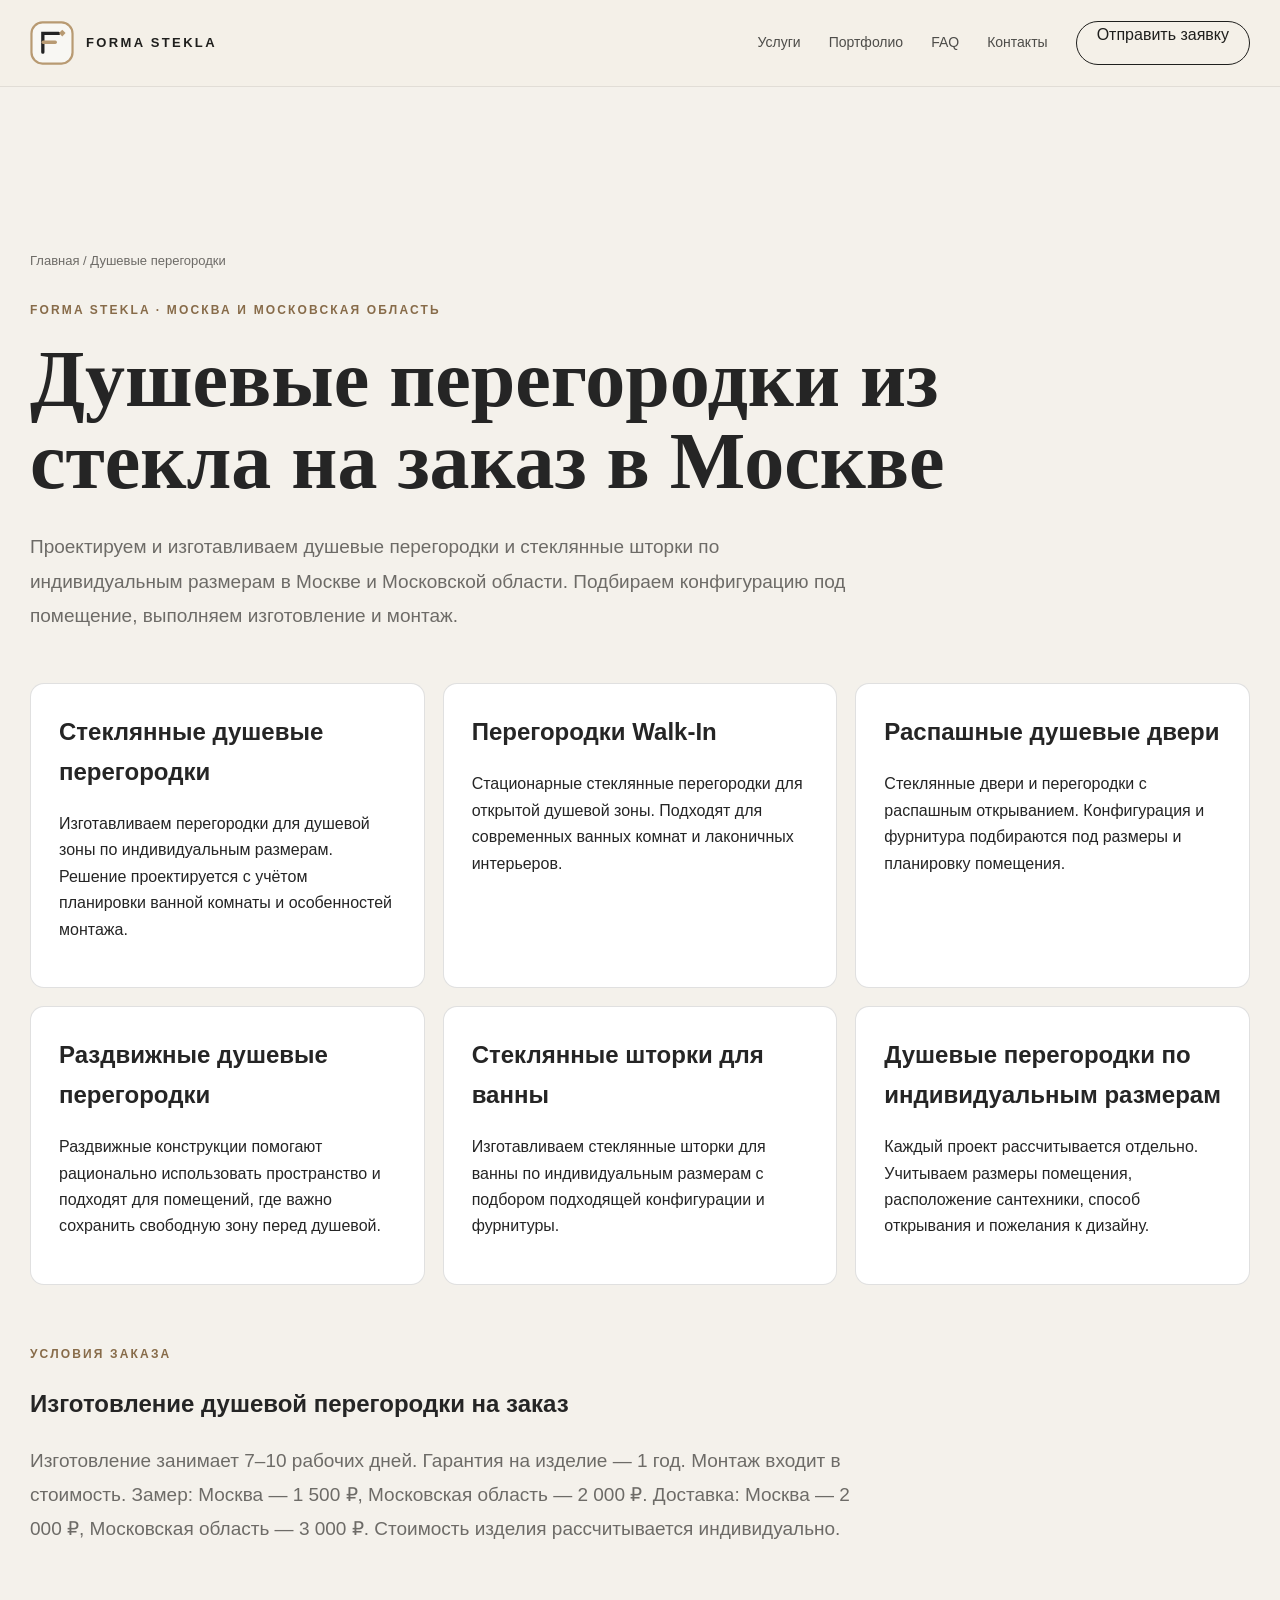
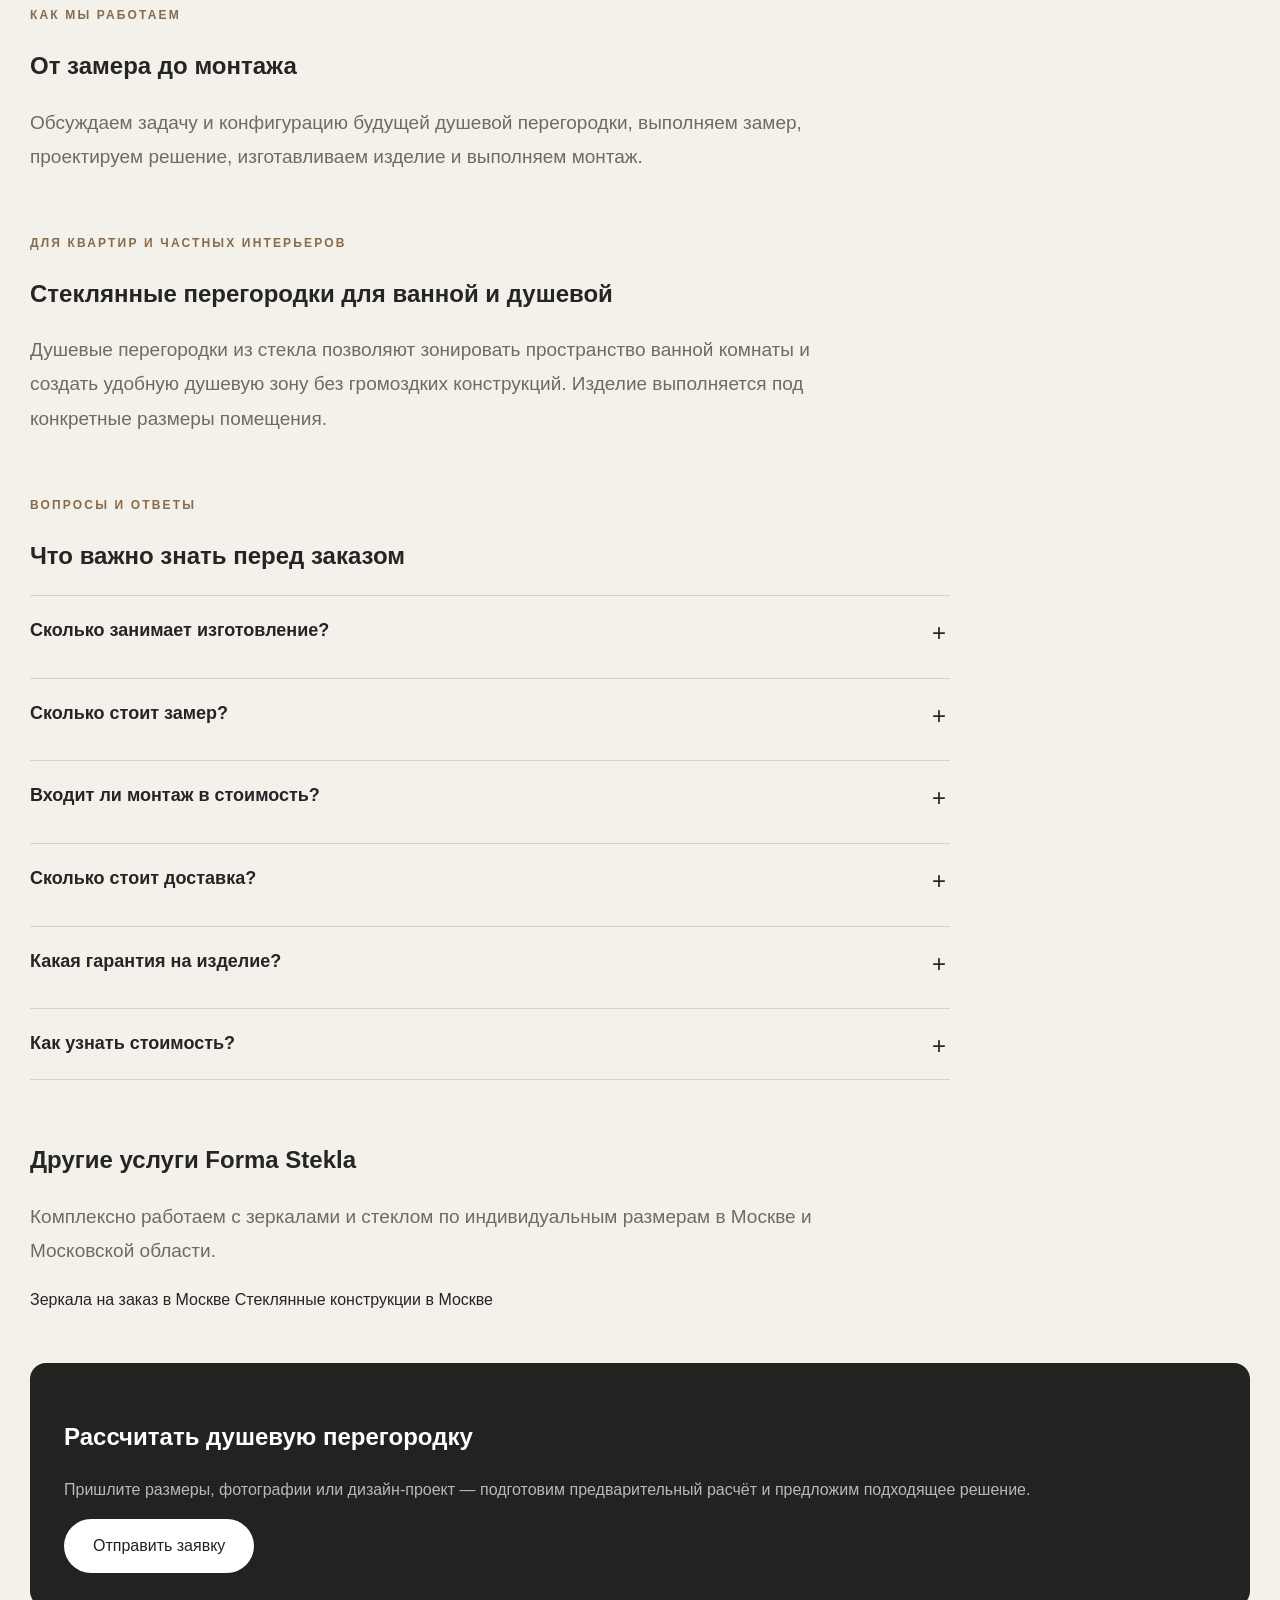
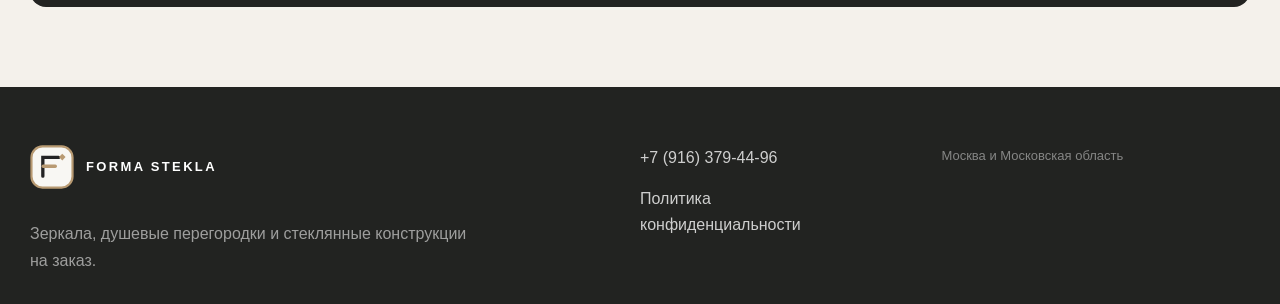
==== commit 0c162278: "Update index.html" ====
--- a/dushevye-peregorodki/index.html
+++ b/dushevye-peregorodki/index.html
@@ -115,6 +115,25 @@
     ]
   }
   </script>
+
+  <style>
+  .site-header {
+    position: static;
+    background: #f4f0e8;
+    border-bottom: 1px solid rgba(0, 0, 0, 0.08);
+  }
+
+  .site-header .brand,
+  .site-header .main-nav a,
+  .site-header .header-cta {
+    color: #1f1f1d;
+  }
+
+  .site-header .header-cta {
+    border-color: #1f1f1d;
+  }
+</style>
+
 </head>
 
 <body>
